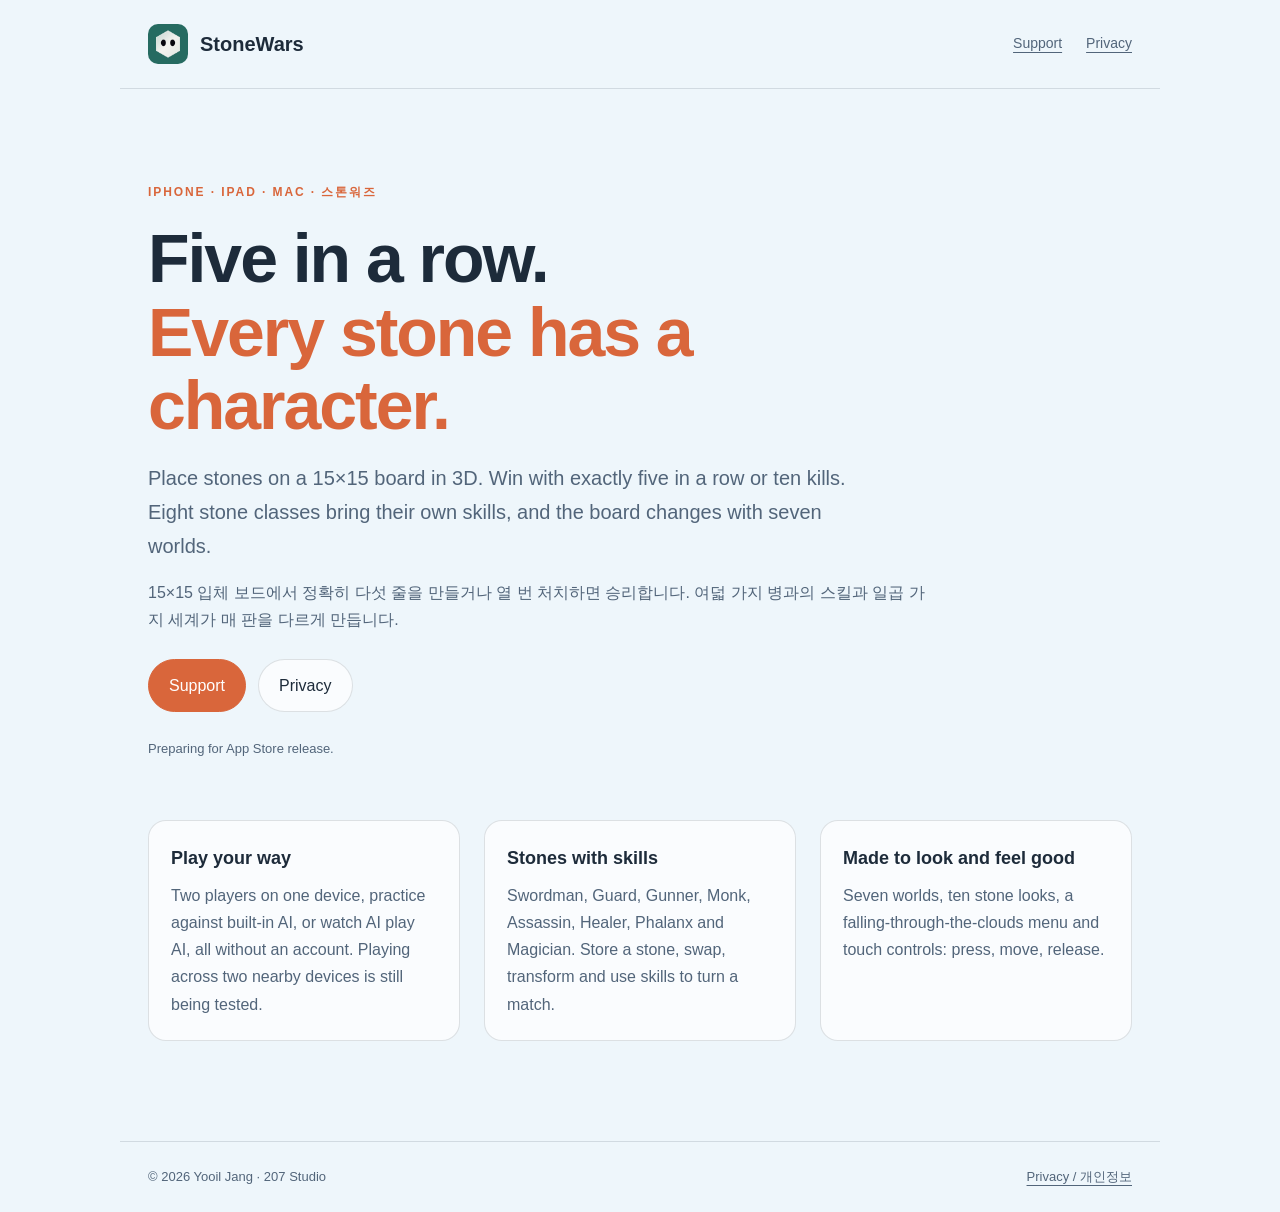
==== index.html @ c4755ad9 "Say nearby play is still being tested Co-Authored-By: Claude Sonnet 5.5 <noreply@anthropic.com>" ====
<!doctype html>
<html lang="en"><head><meta charset="utf-8"><meta name="viewport" content="width=device-width,initial-scale=1"><meta name="description" content="StoneWars is a 3D five-in-a-row strategy game with stone classes, skills and seven worlds."><title>StoneWars — Five in a row, with character</title><link rel="stylesheet" href="style.css"><link rel="icon" href="assets/icon.png"></head><body>
<a class="skip" href="#main">Skip to content</a><header><a class="brand" href="./"><img src="assets/icon.png" alt="">StoneWars</a><nav aria-label="Main"><a href="support.html">Support</a><a href="privacy.html">Privacy</a></nav></header>
<main id="main"><section class="hero"><span class="eyebrow">iPhone · iPad · Mac · 스톤워즈</span><h1>Five in a row.<br><em>Every stone has a character.</em></h1><p class="lead">Place stones on a 15×15 board in 3D. Win with exactly five in a row or ten kills. Eight stone classes bring their own skills, and the board changes with seven worlds.</p><p class="ko" lang="ko">15×15 입체 보드에서 정확히 다섯 줄을 만들거나 열 번 처치하면 승리합니다. 여덟 가지 병과의 스킬과 일곱 가지 세계가 매 판을 다르게 만듭니다.</p><div class="actions"><a class="button primary" href="support.html">Support</a><a class="button" href="privacy.html">Privacy</a></div><p class="caption">Preparing for App Store release.</p></section>
<div class="grid"><section class="card"><h3>Play your way</h3><p>Two players on one device, practice against built-in AI, or watch AI play AI, all without an account. Playing across two nearby devices is still being tested.</p></section><section class="card"><h3>Stones with skills</h3><p>Swordman, Guard, Gunner, Monk, Assassin, Healer, Phalanx and Magician. Store a stone, swap, transform and use skills to turn a match.</p></section><section class="card"><h3>Made to look and feel good</h3><p>Seven worlds, ten stone looks, a falling-through-the-clouds menu and touch controls: press, move, release.</p></section></div></main>
<footer><span>© 2026 Yooil Jang · 207 Studio</span><a href="privacy.html">Privacy / 개인정보</a></footer></body></html>
---- style.css ----
:root{color-scheme:light dark;--bg:#eef6fb;--ink:#1d2b3a;--muted:#52657a;--accent:#d9663b;--line:#1d2b3a22;--card:#ffffffb0}
@media(prefers-color-scheme:dark){:root{--bg:#121c2b;--ink:#eef3f8;--muted:#a9b6c6;--accent:#f09a6e;--line:#ffffff1f;--card:#ffffff0d}}
*{box-sizing:border-box}body{margin:0;background:var(--bg);color:var(--ink);font:16px/1.7 -apple-system,BlinkMacSystemFont,"Segoe UI","Apple SD Gothic Neo",sans-serif}
a{color:inherit;text-underline-offset:4px}a:hover{color:var(--accent)}
header,main,footer{max-width:1040px;margin:auto;padding:24px 28px}
header{display:flex;align-items:center;justify-content:space-between;border-bottom:1px solid var(--line)}
.brand{display:flex;align-items:center;gap:12px;font-size:20px;font-weight:700;text-decoration:none}.brand img{width:40px;height:40px;border-radius:10px}
nav{display:flex;gap:24px;font-size:14px;color:var(--muted)}
.hero{padding:64px 0 28px;max-width:780px}.eyebrow{color:var(--accent);letter-spacing:.16em;font-size:12px;font-weight:700;text-transform:uppercase}
h1{font:800 clamp(38px,6vw,68px)/1.08 -apple-system,BlinkMacSystemFont,sans-serif;letter-spacing:-.03em;margin:18px 0}h1 em{color:var(--accent);font-style:normal}
h2{font-size:23px;line-height:1.35;margin:36px 0 14px}h3{font-size:18px;margin:0 0 8px}p{margin:0 0 16px}
.lead{font-size:20px;color:var(--muted);max-width:700px}.ko{color:var(--muted)}
.actions{display:flex;gap:12px;flex-wrap:wrap;margin:26px 0}
.button{display:inline-flex;border:1px solid var(--line);padding:12px 20px;border-radius:100px;text-decoration:none;background:var(--card)}
.primary{background:var(--accent);border-color:var(--accent);color:#fff}.primary:hover{color:#fff;filter:brightness(1.08)}
.grid{display:grid;grid-template-columns:repeat(3,1fr);gap:24px;padding:16px 0 28px}.card{padding:22px;border:1px solid var(--line);border-radius:18px;background:var(--card)}.card p{color:var(--muted);margin:0}
.article{max-width:800px}.article h1{font-size:44px}.article section{padding:10px 0;border-top:1px solid var(--line)}.article ul,.article ol{padding-left:22px}.article li{padding:4px 0}
.caption{font-size:13px;color:var(--muted)}
footer{border-top:1px solid var(--line);font-size:13px;color:var(--muted);display:flex;justify-content:space-between;gap:20px;margin-top:48px}
.skip{position:absolute;left:-10000px}.skip:focus{left:16px;top:8px;background:var(--bg);padding:10px}
a:focus-visible{outline:2px solid var(--accent);outline-offset:4px}
@media(max-width:650px){header,main,footer{padding:20px}nav{gap:16px}.grid{grid-template-columns:1fr}.lead{font-size:18px}.article h1{font-size:36px}footer{flex-direction:column}}
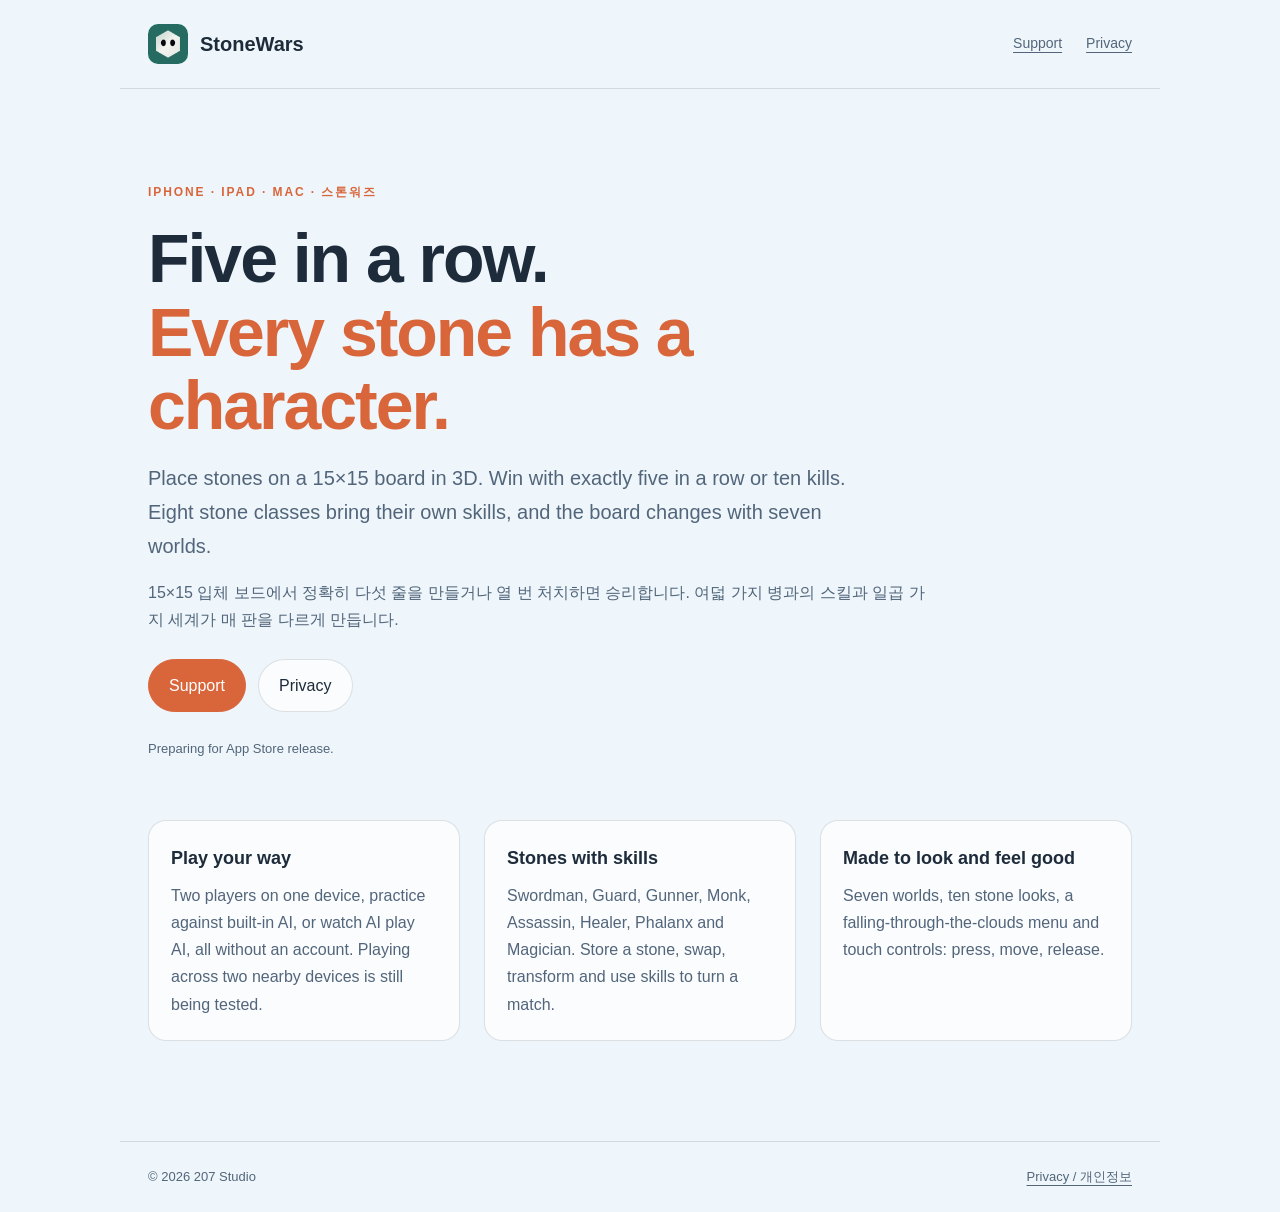
==== commit 5401ebdb: "credit 207 Studio instead of a personal name Footer, privacy and support pages (EN/KO) now name 207 " ====
--- a/index.html
+++ b/index.html
@@ -3,4 +3,4 @@
 <a class="skip" href="#main">Skip to content</a><header><a class="brand" href="./"><img src="assets/icon.png" alt="">StoneWars</a><nav aria-label="Main"><a href="support.html">Support</a><a href="privacy.html">Privacy</a></nav></header>
 <main id="main"><section class="hero"><span class="eyebrow">iPhone · iPad · Mac · 스톤워즈</span><h1>Five in a row.<br><em>Every stone has a character.</em></h1><p class="lead">Place stones on a 15×15 board in 3D. Win with exactly five in a row or ten kills. Eight stone classes bring their own skills, and the board changes with seven worlds.</p><p class="ko" lang="ko">15×15 입체 보드에서 정확히 다섯 줄을 만들거나 열 번 처치하면 승리합니다. 여덟 가지 병과의 스킬과 일곱 가지 세계가 매 판을 다르게 만듭니다.</p><div class="actions"><a class="button primary" href="support.html">Support</a><a class="button" href="privacy.html">Privacy</a></div><p class="caption">Preparing for App Store release.</p></section>
 <div class="grid"><section class="card"><h3>Play your way</h3><p>Two players on one device, practice against built-in AI, or watch AI play AI, all without an account. Playing across two nearby devices is still being tested.</p></section><section class="card"><h3>Stones with skills</h3><p>Swordman, Guard, Gunner, Monk, Assassin, Healer, Phalanx and Magician. Store a stone, swap, transform and use skills to turn a match.</p></section><section class="card"><h3>Made to look and feel good</h3><p>Seven worlds, ten stone looks, a falling-through-the-clouds menu and touch controls: press, move, release.</p></section></div></main>
-<footer><span>© 2026 Yooil Jang · 207 Studio</span><a href="privacy.html">Privacy / 개인정보</a></footer></body></html>
+<footer><span>© 2026 207 Studio</span><a href="privacy.html">Privacy / 개인정보</a></footer></body></html>
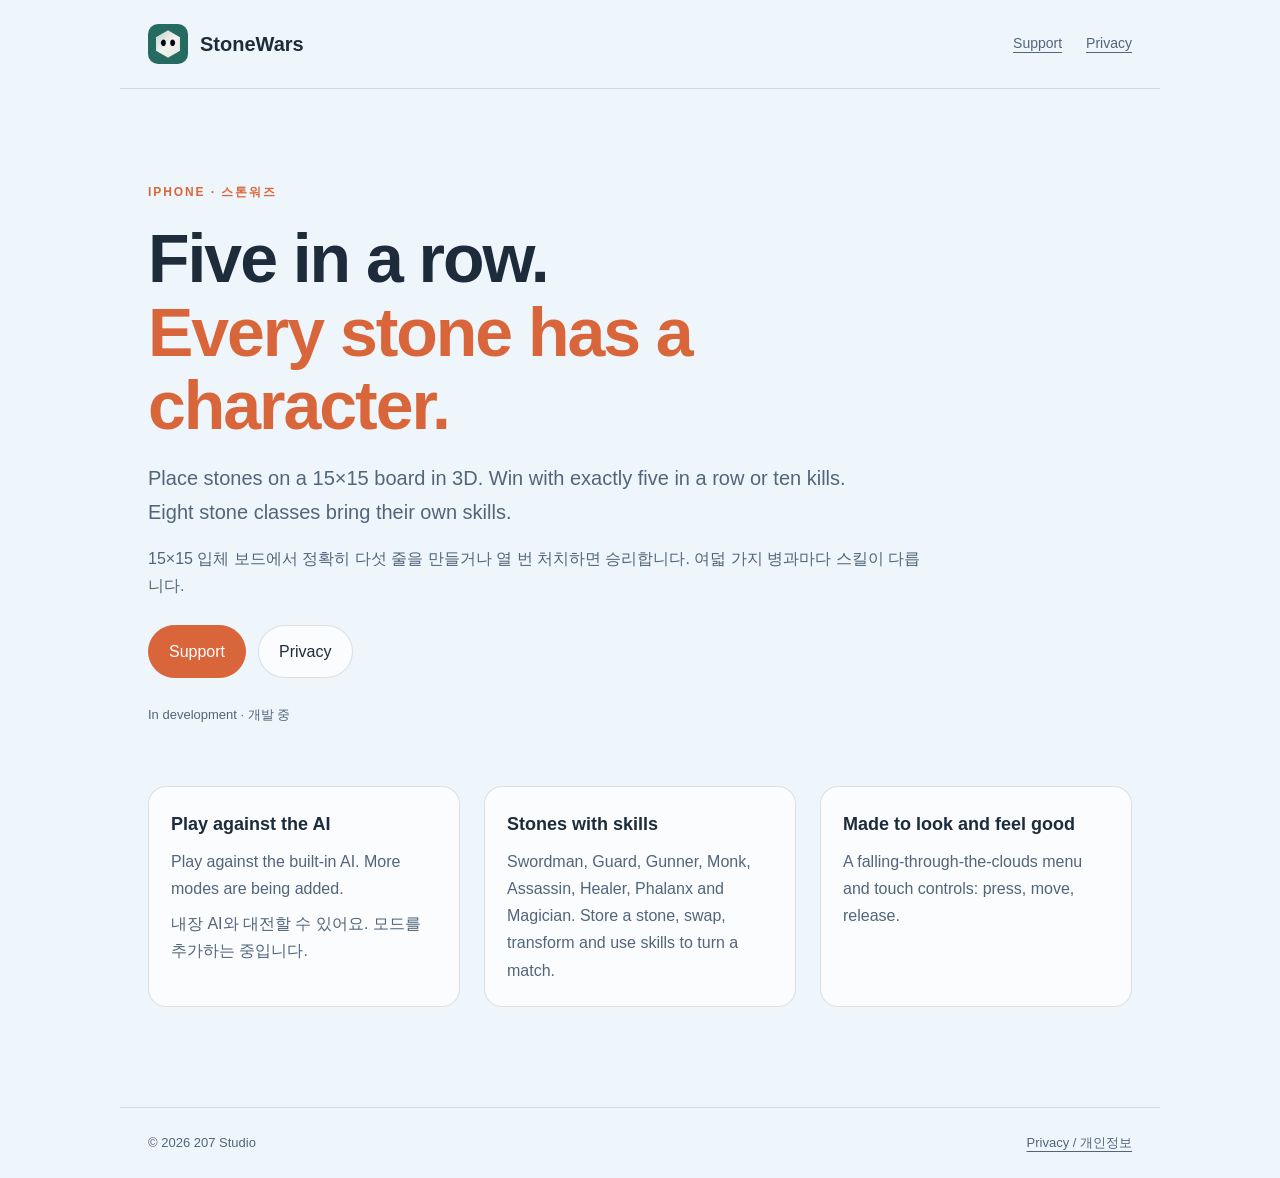
==== commit fcf9a5a7: "stonewars: iPhone only, in development, built-in AI play (no worlds, looks, two-player or nearby cla" ====
--- a/index.html
+++ b/index.html
@@ -1,6 +1,6 @@
 <!doctype html>
-<html lang="en"><head><meta charset="utf-8"><meta name="viewport" content="width=device-width,initial-scale=1"><meta name="description" content="StoneWars is a 3D five-in-a-row strategy game with stone classes, skills and seven worlds."><title>StoneWars — Five in a row, with character</title><link rel="stylesheet" href="style.css"><link rel="icon" href="assets/icon.png"></head><body>
+<html lang="en"><head><meta charset="utf-8"><meta name="viewport" content="width=device-width,initial-scale=1"><meta name="description" content="StoneWars is a 3D five-in-a-row strategy game for iPhone where eight stone classes each have their own skill. In development."><title>StoneWars — Five in a row, with character</title><link rel="stylesheet" href="style.css"><link rel="icon" href="assets/icon.png"></head><body>
 <a class="skip" href="#main">Skip to content</a><header><a class="brand" href="./"><img src="assets/icon.png" alt="">StoneWars</a><nav aria-label="Main"><a href="support.html">Support</a><a href="privacy.html">Privacy</a></nav></header>
-<main id="main"><section class="hero"><span class="eyebrow">iPhone · iPad · Mac · 스톤워즈</span><h1>Five in a row.<br><em>Every stone has a character.</em></h1><p class="lead">Place stones on a 15×15 board in 3D. Win with exactly five in a row or ten kills. Eight stone classes bring their own skills, and the board changes with seven worlds.</p><p class="ko" lang="ko">15×15 입체 보드에서 정확히 다섯 줄을 만들거나 열 번 처치하면 승리합니다. 여덟 가지 병과의 스킬과 일곱 가지 세계가 매 판을 다르게 만듭니다.</p><div class="actions"><a class="button primary" href="support.html">Support</a><a class="button" href="privacy.html">Privacy</a></div><p class="caption">Preparing for App Store release.</p></section>
-<div class="grid"><section class="card"><h3>Play your way</h3><p>Two players on one device, practice against built-in AI, or watch AI play AI, all without an account. Playing across two nearby devices is still being tested.</p></section><section class="card"><h3>Stones with skills</h3><p>Swordman, Guard, Gunner, Monk, Assassin, Healer, Phalanx and Magician. Store a stone, swap, transform and use skills to turn a match.</p></section><section class="card"><h3>Made to look and feel good</h3><p>Seven worlds, ten stone looks, a falling-through-the-clouds menu and touch controls: press, move, release.</p></section></div></main>
+<main id="main"><section class="hero"><span class="eyebrow">iPhone · 스톤워즈</span><h1>Five in a row.<br><em>Every stone has a character.</em></h1><p class="lead">Place stones on a 15×15 board in 3D. Win with exactly five in a row or ten kills. Eight stone classes bring their own skills.</p><p class="ko" lang="ko">15×15 입체 보드에서 정확히 다섯 줄을 만들거나 열 번 처치하면 승리합니다. 여덟 가지 병과마다 스킬이 다릅니다.</p><div class="actions"><a class="button primary" href="support.html">Support</a><a class="button" href="privacy.html">Privacy</a></div><p class="caption">In development · 개발 중</p></section>
+<div class="grid"><section class="card"><h3>Play against the AI</h3><p>Play against the built-in AI. More modes are being added.</p><p class="ko" lang="ko">내장 AI와 대전할 수 있어요. 모드를 추가하는 중입니다.</p></section><section class="card"><h3>Stones with skills</h3><p>Swordman, Guard, Gunner, Monk, Assassin, Healer, Phalanx and Magician. Store a stone, swap, transform and use skills to turn a match.</p></section><section class="card"><h3>Made to look and feel good</h3><p>A falling-through-the-clouds menu and touch controls: press, move, release.</p></section></div></main>
 <footer><span>© 2026 207 Studio</span><a href="privacy.html">Privacy / 개인정보</a></footer></body></html>
--- a/style.css
+++ b/style.css
@@ -19,4 +19,4 @@
 footer{border-top:1px solid var(--line);font-size:13px;color:var(--muted);display:flex;justify-content:space-between;gap:20px;margin-top:48px}
 .skip{position:absolute;left:-10000px}.skip:focus{left:16px;top:8px;background:var(--bg);padding:10px}
 a:focus-visible{outline:2px solid var(--accent);outline-offset:4px}
-@media(max-width:650px){header,main,footer{padding:20px}nav{gap:16px}.grid{grid-template-columns:1fr}.lead{font-size:18px}.article h1{font-size:36px}footer{flex-direction:column}}
+@media(max-width:650px){header,main,footer{padding:20px}nav{gap:16px}.grid{grid-template-columns:1fr}.lead{font-size:18px}.article h1{font-size:36px}footer{flex-direction:column}}.card .ko{margin-top:8px}
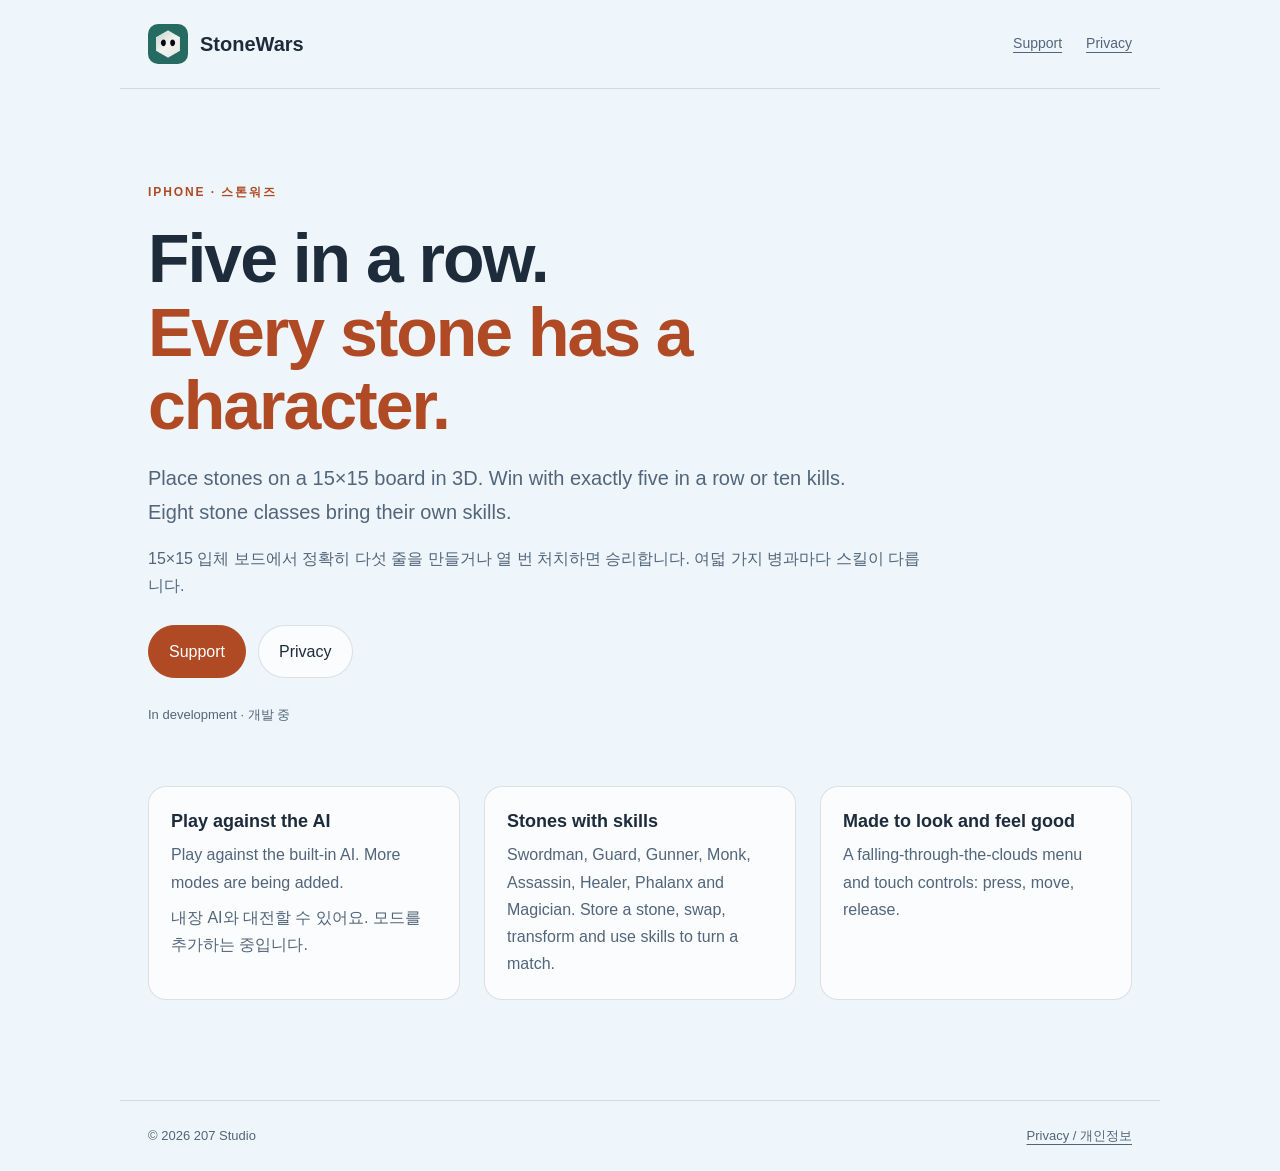
==== commit 3e966307: "stonewars: support page matches the iPhone-only, AI-only build; readable accent; share cards Co-Auth" ====
--- a/index.html
+++ b/index.html
@@ -1,6 +1,6 @@
 <!doctype html>
-<html lang="en"><head><meta charset="utf-8"><meta name="viewport" content="width=device-width,initial-scale=1"><meta name="description" content="StoneWars is a 3D five-in-a-row strategy game for iPhone where eight stone classes each have their own skill. In development."><title>StoneWars — Five in a row, with character</title><link rel="stylesheet" href="style.css"><link rel="icon" href="assets/icon.png"></head><body>
+<html lang="en"><head><meta charset="utf-8"><meta name="viewport" content="width=device-width,initial-scale=1"><meta name="description" content="StoneWars is a 3D five-in-a-row strategy game for iPhone where eight stone classes each have their own skill. In development."><title>StoneWars — Five in a row, with character</title><link rel="canonical" href="https://207studio.dev/stonewars/"><meta property="og:type" content="website"><meta property="og:title" content="StoneWars — Five in a row, with character"><meta property="og:description" content="StoneWars is a 3D five-in-a-row strategy game for iPhone where eight stone classes each have their own skill. In development."><meta property="og:url" content="https://207studio.dev/stonewars/"><meta property="og:image" content="https://207studio.dev/stonewars/assets/icon.png"><meta property="og:site_name" content="207 Studio"><meta name="twitter:card" content="summary"><link rel="stylesheet" href="style.css"><link rel="icon" href="assets/icon.png"></head><body>
 <a class="skip" href="#main">Skip to content</a><header><a class="brand" href="./"><img src="assets/icon.png" alt="">StoneWars</a><nav aria-label="Main"><a href="support.html">Support</a><a href="privacy.html">Privacy</a></nav></header>
 <main id="main"><section class="hero"><span class="eyebrow">iPhone · 스톤워즈</span><h1>Five in a row.<br><em>Every stone has a character.</em></h1><p class="lead">Place stones on a 15×15 board in 3D. Win with exactly five in a row or ten kills. Eight stone classes bring their own skills.</p><p class="ko" lang="ko">15×15 입체 보드에서 정확히 다섯 줄을 만들거나 열 번 처치하면 승리합니다. 여덟 가지 병과마다 스킬이 다릅니다.</p><div class="actions"><a class="button primary" href="support.html">Support</a><a class="button" href="privacy.html">Privacy</a></div><p class="caption">In development · 개발 중</p></section>
-<div class="grid"><section class="card"><h3>Play against the AI</h3><p>Play against the built-in AI. More modes are being added.</p><p class="ko" lang="ko">내장 AI와 대전할 수 있어요. 모드를 추가하는 중입니다.</p></section><section class="card"><h3>Stones with skills</h3><p>Swordman, Guard, Gunner, Monk, Assassin, Healer, Phalanx and Magician. Store a stone, swap, transform and use skills to turn a match.</p></section><section class="card"><h3>Made to look and feel good</h3><p>A falling-through-the-clouds menu and touch controls: press, move, release.</p></section></div></main>
+<div class="grid"><section class="card"><h2>Play against the AI</h2><p>Play against the built-in AI. More modes are being added.</p><p class="ko" lang="ko">내장 AI와 대전할 수 있어요. 모드를 추가하는 중입니다.</p></section><section class="card"><h2>Stones with skills</h2><p>Swordman, Guard, Gunner, Monk, Assassin, Healer, Phalanx and Magician. Store a stone, swap, transform and use skills to turn a match.</p></section><section class="card"><h2>Made to look and feel good</h2><p>A falling-through-the-clouds menu and touch controls: press, move, release.</p></section></div></main>
 <footer><span>© 2026 207 Studio</span><a href="privacy.html">Privacy / 개인정보</a></footer></body></html>
--- a/style.css
+++ b/style.css
@@ -1,4 +1,4 @@
-:root{color-scheme:light dark;--bg:#eef6fb;--ink:#1d2b3a;--muted:#52657a;--accent:#d9663b;--line:#1d2b3a22;--card:#ffffffb0}
+:root{color-scheme:light dark;--bg:#eef6fb;--ink:#1d2b3a;--muted:#52657a;--accent:#b04a24;--line:#1d2b3a22;--card:#ffffffb0}
 @media(prefers-color-scheme:dark){:root{--bg:#121c2b;--ink:#eef3f8;--muted:#a9b6c6;--accent:#f09a6e;--line:#ffffff1f;--card:#ffffff0d}}
 *{box-sizing:border-box}body{margin:0;background:var(--bg);color:var(--ink);font:16px/1.7 -apple-system,BlinkMacSystemFont,"Segoe UI","Apple SD Gothic Neo",sans-serif}
 a{color:inherit;text-underline-offset:4px}a:hover{color:var(--accent)}
@@ -8,7 +8,7 @@
 nav{display:flex;gap:24px;font-size:14px;color:var(--muted)}
 .hero{padding:64px 0 28px;max-width:780px}.eyebrow{color:var(--accent);letter-spacing:.16em;font-size:12px;font-weight:700;text-transform:uppercase}
 h1{font:800 clamp(38px,6vw,68px)/1.08 -apple-system,BlinkMacSystemFont,sans-serif;letter-spacing:-.03em;margin:18px 0}h1 em{color:var(--accent);font-style:normal}
-h2{font-size:23px;line-height:1.35;margin:36px 0 14px}h3{font-size:18px;margin:0 0 8px}p{margin:0 0 16px}
+h2{font-size:23px;line-height:1.35;margin:36px 0 14px}h3,.card h2{font-size:18px;margin:0 0 8px}p{margin:0 0 16px}
 .lead{font-size:20px;color:var(--muted);max-width:700px}.ko{color:var(--muted)}
 .actions{display:flex;gap:12px;flex-wrap:wrap;margin:26px 0}
 .button{display:inline-flex;border:1px solid var(--line);padding:12px 20px;border-radius:100px;text-decoration:none;background:var(--card)}
@@ -20,3 +20,4 @@
 .skip{position:absolute;left:-10000px}.skip:focus{left:16px;top:8px;background:var(--bg);padding:10px}
 a:focus-visible{outline:2px solid var(--accent);outline-offset:4px}
 @media(max-width:650px){header,main,footer{padding:20px}nav{gap:16px}.grid{grid-template-columns:1fr}.lead{font-size:18px}.article h1{font-size:36px}footer{flex-direction:column}}.card .ko{margin-top:8px}
+@media(prefers-color-scheme:dark){.primary{color:#1b1b1b}}
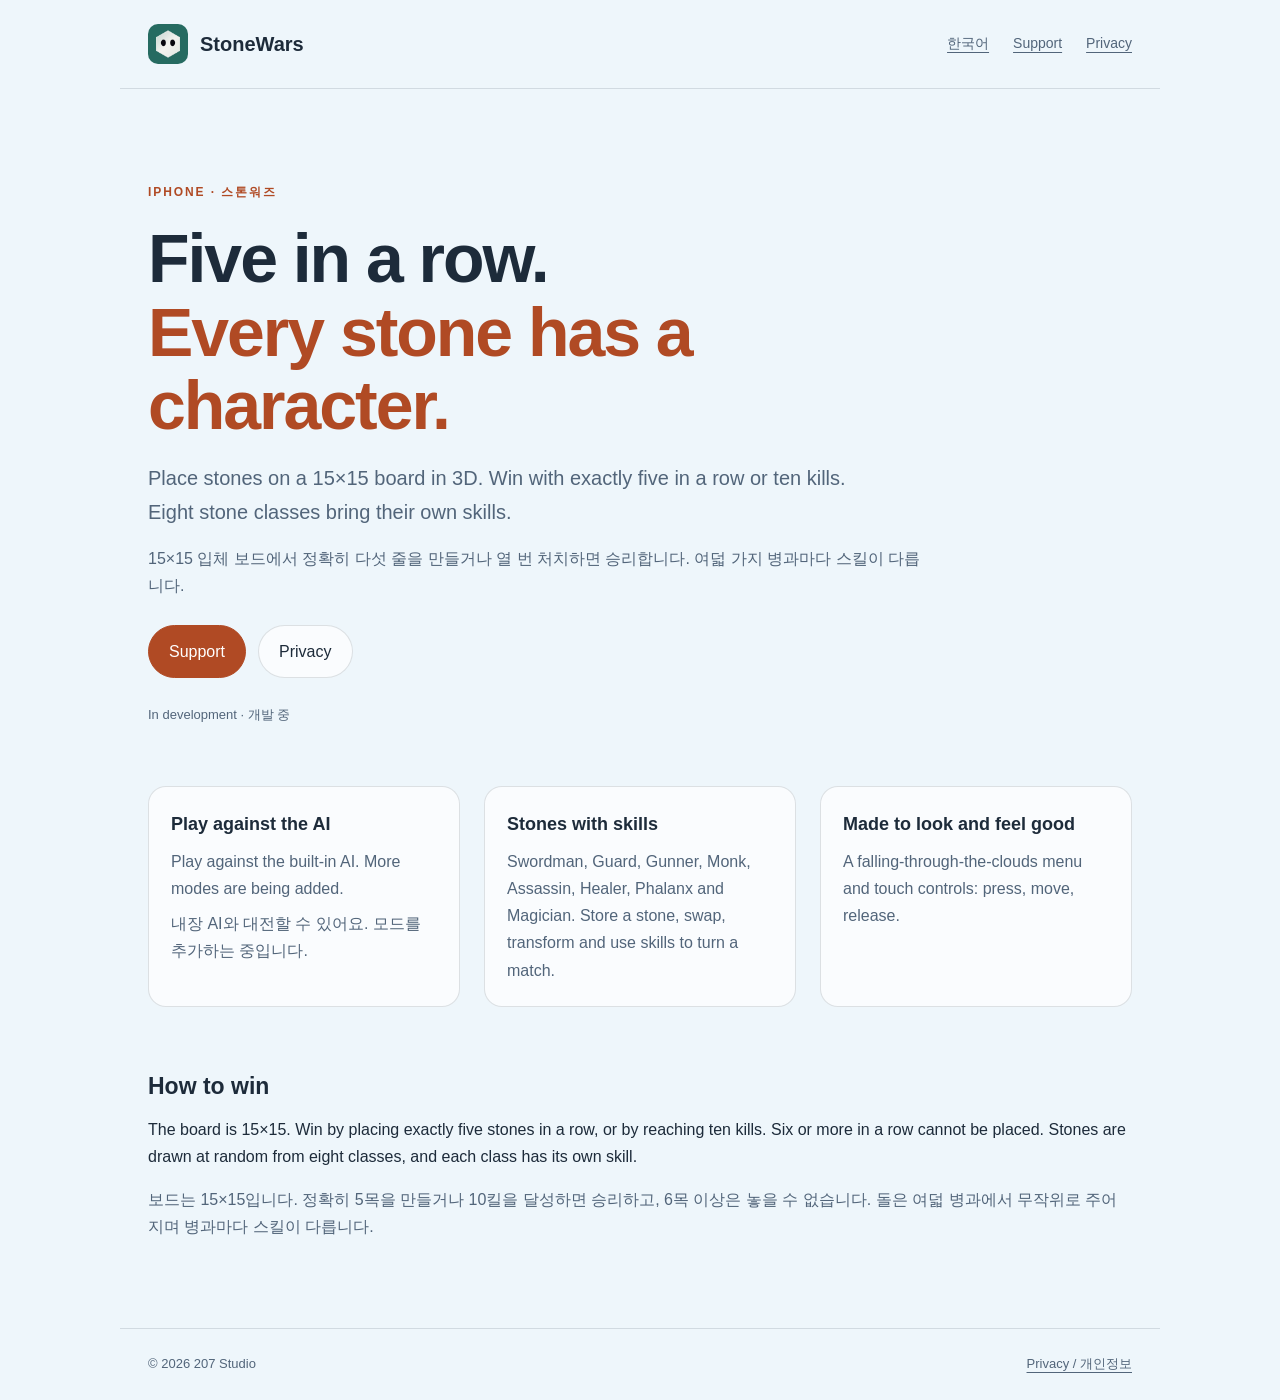
==== commit 489dc1c0: "Gather StoneWars rules on its project home" ====
--- a/index.html
+++ b/index.html
@@ -1,6 +1,6 @@
 <!doctype html>
-<html lang="en"><head><meta charset="utf-8"><meta name="viewport" content="width=device-width,initial-scale=1"><meta name="description" content="StoneWars is a 3D five-in-a-row strategy game for iPhone where eight stone classes each have their own skill. In development."><title>StoneWars — Five in a row, with character</title><link rel="canonical" href="https://207studio.dev/stonewars/"><meta property="og:type" content="website"><meta property="og:title" content="StoneWars — Five in a row, with character"><meta property="og:description" content="StoneWars is a 3D five-in-a-row strategy game for iPhone where eight stone classes each have their own skill. In development."><meta property="og:url" content="https://207studio.dev/stonewars/"><meta property="og:image" content="https://207studio.dev/stonewars/assets/icon.png"><meta property="og:site_name" content="207 Studio"><meta name="twitter:card" content="summary"><link rel="stylesheet" href="style.css"><link rel="icon" href="assets/icon.png"></head><body>
-<a class="skip" href="#main">Skip to content</a><header><a class="brand" href="./"><img src="assets/icon.png" alt="">StoneWars</a><nav aria-label="Main"><a href="support.html">Support</a><a href="privacy.html">Privacy</a></nav></header>
+<html lang="en"><head><meta charset="utf-8"><meta name="viewport" content="width=device-width,initial-scale=1"><meta name="description" content="StoneWars is a 3D five-in-a-row strategy game for iPhone where eight stone classes each have their own skill. In development."><link rel="canonical" href="https://207studio.dev/stonewars/"><link rel="alternate" hreflang="en" href="https://207studio.dev/stonewars/"><link rel="alternate" hreflang="ko" href="https://207studio.dev/ko/stonewars/"><title>StoneWars — Five in a row, with character</title><link rel="stylesheet" href="style.css"><link rel="icon" href="assets/icon.png"></head><body>
+<a class="skip" href="#main">Skip to content</a><header><a class="brand" href="./"><img src="assets/icon.png" alt="">StoneWars</a><nav aria-label="Main"><a href="/ko/stonewars/" lang="ko" hreflang="ko">한국어</a><a href="support.html">Support</a><a href="privacy.html">Privacy</a></nav></header>
 <main id="main"><section class="hero"><span class="eyebrow">iPhone · 스톤워즈</span><h1>Five in a row.<br><em>Every stone has a character.</em></h1><p class="lead">Place stones on a 15×15 board in 3D. Win with exactly five in a row or ten kills. Eight stone classes bring their own skills.</p><p class="ko" lang="ko">15×15 입체 보드에서 정확히 다섯 줄을 만들거나 열 번 처치하면 승리합니다. 여덟 가지 병과마다 스킬이 다릅니다.</p><div class="actions"><a class="button primary" href="support.html">Support</a><a class="button" href="privacy.html">Privacy</a></div><p class="caption">In development · 개발 중</p></section>
-<div class="grid"><section class="card"><h2>Play against the AI</h2><p>Play against the built-in AI. More modes are being added.</p><p class="ko" lang="ko">내장 AI와 대전할 수 있어요. 모드를 추가하는 중입니다.</p></section><section class="card"><h2>Stones with skills</h2><p>Swordman, Guard, Gunner, Monk, Assassin, Healer, Phalanx and Magician. Store a stone, swap, transform and use skills to turn a match.</p></section><section class="card"><h2>Made to look and feel good</h2><p>A falling-through-the-clouds menu and touch controls: press, move, release.</p></section></div></main>
+<div class="grid"><section class="card"><h3>Play against the AI</h3><p>Play against the built-in AI. More modes are being added.</p><p class="ko" lang="ko">내장 AI와 대전할 수 있어요. 모드를 추가하는 중입니다.</p></section><section class="card"><h3>Stones with skills</h3><p>Swordman, Guard, Gunner, Monk, Assassin, Healer, Phalanx and Magician. Store a stone, swap, transform and use skills to turn a match.</p></section><section class="card"><h3>Made to look and feel good</h3><p>A falling-through-the-clouds menu and touch controls: press, move, release.</p></section></div><section id="rules"><h2>How to win</h2><p>The board is 15×15. Win by placing exactly five stones in a row, or by reaching ten kills. Six or more in a row cannot be placed. Stones are drawn at random from eight classes, and each class has its own skill.</p><p class="ko" lang="ko">보드는 15×15입니다. 정확히 5목을 만들거나 10킬을 달성하면 승리하고, 6목 이상은 놓을 수 없습니다. 돌은 여덟 병과에서 무작위로 주어지며 병과마다 스킬이 다릅니다.</p></section></main>
 <footer><span>© 2026 207 Studio</span><a href="privacy.html">Privacy / 개인정보</a></footer></body></html>
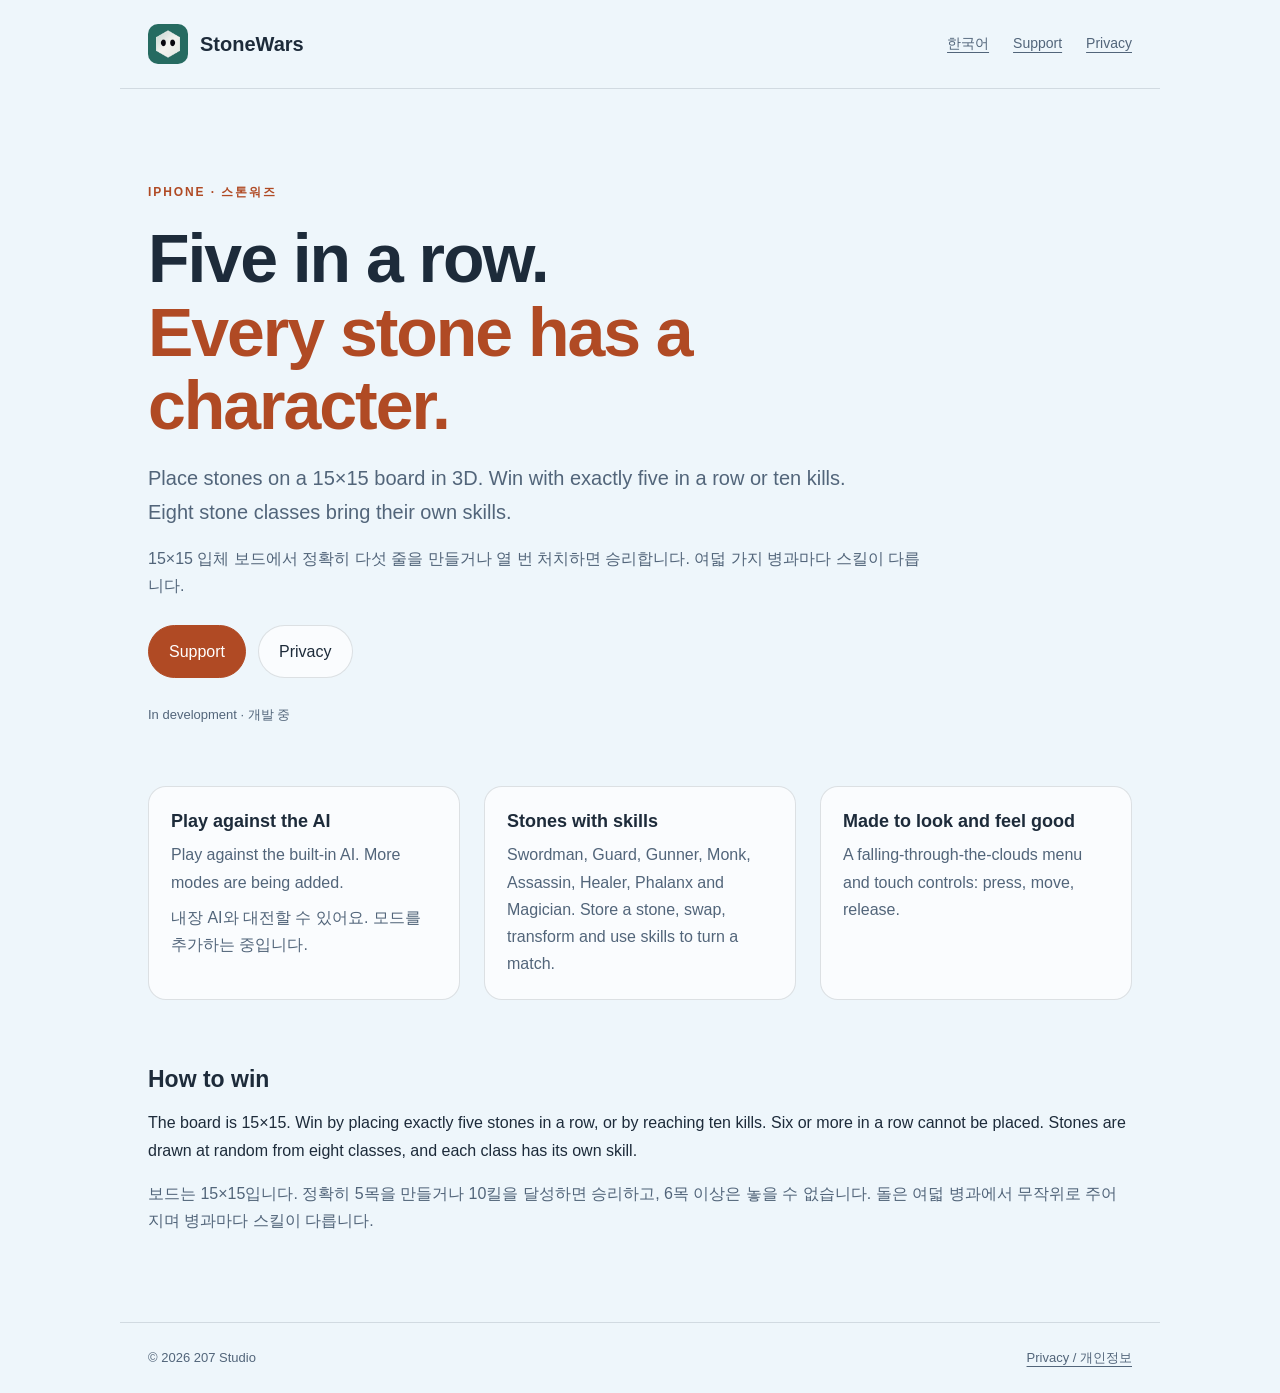
==== commit 4023a397: "Merge main into PR 3; keep the audit fixes on main's new StoneWars pages Main added canonical and hr" ====
--- a/index.html
+++ b/index.html
@@ -1,6 +1,6 @@
 <!doctype html>
-<html lang="en"><head><meta charset="utf-8"><meta name="viewport" content="width=device-width,initial-scale=1"><meta name="description" content="StoneWars is a 3D five-in-a-row strategy game for iPhone where eight stone classes each have their own skill. In development."><link rel="canonical" href="https://207studio.dev/stonewars/"><link rel="alternate" hreflang="en" href="https://207studio.dev/stonewars/"><link rel="alternate" hreflang="ko" href="https://207studio.dev/ko/stonewars/"><title>StoneWars — Five in a row, with character</title><link rel="stylesheet" href="style.css"><link rel="icon" href="assets/icon.png"></head><body>
+<html lang="en"><head><meta charset="utf-8"><meta name="viewport" content="width=device-width,initial-scale=1"><meta name="description" content="StoneWars is a 3D five-in-a-row strategy game for iPhone where eight stone classes each have their own skill. In development."><link rel="canonical" href="https://207studio.dev/stonewars/"><link rel="alternate" hreflang="en" href="https://207studio.dev/stonewars/"><link rel="alternate" hreflang="ko" href="https://207studio.dev/ko/stonewars/"><title>StoneWars — Five in a row, with character</title><meta property="og:type" content="website"><meta property="og:title" content="StoneWars — Five in a row, with character"><meta property="og:description" content="StoneWars is a 3D five-in-a-row strategy game for iPhone where eight stone classes each have their own skill. In development."><meta property="og:url" content="https://207studio.dev/stonewars/"><meta property="og:image" content="https://207studio.dev/stonewars/assets/icon.png"><meta property="og:site_name" content="207 Studio"><meta name="twitter:card" content="summary"><link rel="stylesheet" href="style.css"><link rel="icon" href="assets/icon.png"></head><body>
 <a class="skip" href="#main">Skip to content</a><header><a class="brand" href="./"><img src="assets/icon.png" alt="">StoneWars</a><nav aria-label="Main"><a href="/ko/stonewars/" lang="ko" hreflang="ko">한국어</a><a href="support.html">Support</a><a href="privacy.html">Privacy</a></nav></header>
 <main id="main"><section class="hero"><span class="eyebrow">iPhone · 스톤워즈</span><h1>Five in a row.<br><em>Every stone has a character.</em></h1><p class="lead">Place stones on a 15×15 board in 3D. Win with exactly five in a row or ten kills. Eight stone classes bring their own skills.</p><p class="ko" lang="ko">15×15 입체 보드에서 정확히 다섯 줄을 만들거나 열 번 처치하면 승리합니다. 여덟 가지 병과마다 스킬이 다릅니다.</p><div class="actions"><a class="button primary" href="support.html">Support</a><a class="button" href="privacy.html">Privacy</a></div><p class="caption">In development · 개발 중</p></section>
-<div class="grid"><section class="card"><h3>Play against the AI</h3><p>Play against the built-in AI. More modes are being added.</p><p class="ko" lang="ko">내장 AI와 대전할 수 있어요. 모드를 추가하는 중입니다.</p></section><section class="card"><h3>Stones with skills</h3><p>Swordman, Guard, Gunner, Monk, Assassin, Healer, Phalanx and Magician. Store a stone, swap, transform and use skills to turn a match.</p></section><section class="card"><h3>Made to look and feel good</h3><p>A falling-through-the-clouds menu and touch controls: press, move, release.</p></section></div><section id="rules"><h2>How to win</h2><p>The board is 15×15. Win by placing exactly five stones in a row, or by reaching ten kills. Six or more in a row cannot be placed. Stones are drawn at random from eight classes, and each class has its own skill.</p><p class="ko" lang="ko">보드는 15×15입니다. 정확히 5목을 만들거나 10킬을 달성하면 승리하고, 6목 이상은 놓을 수 없습니다. 돌은 여덟 병과에서 무작위로 주어지며 병과마다 스킬이 다릅니다.</p></section></main>
+<div class="grid"><section class="card"><h2>Play against the AI</h2><p>Play against the built-in AI. More modes are being added.</p><p class="ko" lang="ko">내장 AI와 대전할 수 있어요. 모드를 추가하는 중입니다.</p></section><section class="card"><h2>Stones with skills</h2><p>Swordman, Guard, Gunner, Monk, Assassin, Healer, Phalanx and Magician. Store a stone, swap, transform and use skills to turn a match.</p></section><section class="card"><h2>Made to look and feel good</h2><p>A falling-through-the-clouds menu and touch controls: press, move, release.</p></section></div><section id="rules"><h2>How to win</h2><p>The board is 15×15. Win by placing exactly five stones in a row, or by reaching ten kills. Six or more in a row cannot be placed. Stones are drawn at random from eight classes, and each class has its own skill.</p><p class="ko" lang="ko">보드는 15×15입니다. 정확히 5목을 만들거나 10킬을 달성하면 승리하고, 6목 이상은 놓을 수 없습니다. 돌은 여덟 병과에서 무작위로 주어지며 병과마다 스킬이 다릅니다.</p></section></main>
 <footer><span>© 2026 207 Studio</span><a href="privacy.html">Privacy / 개인정보</a></footer></body></html>
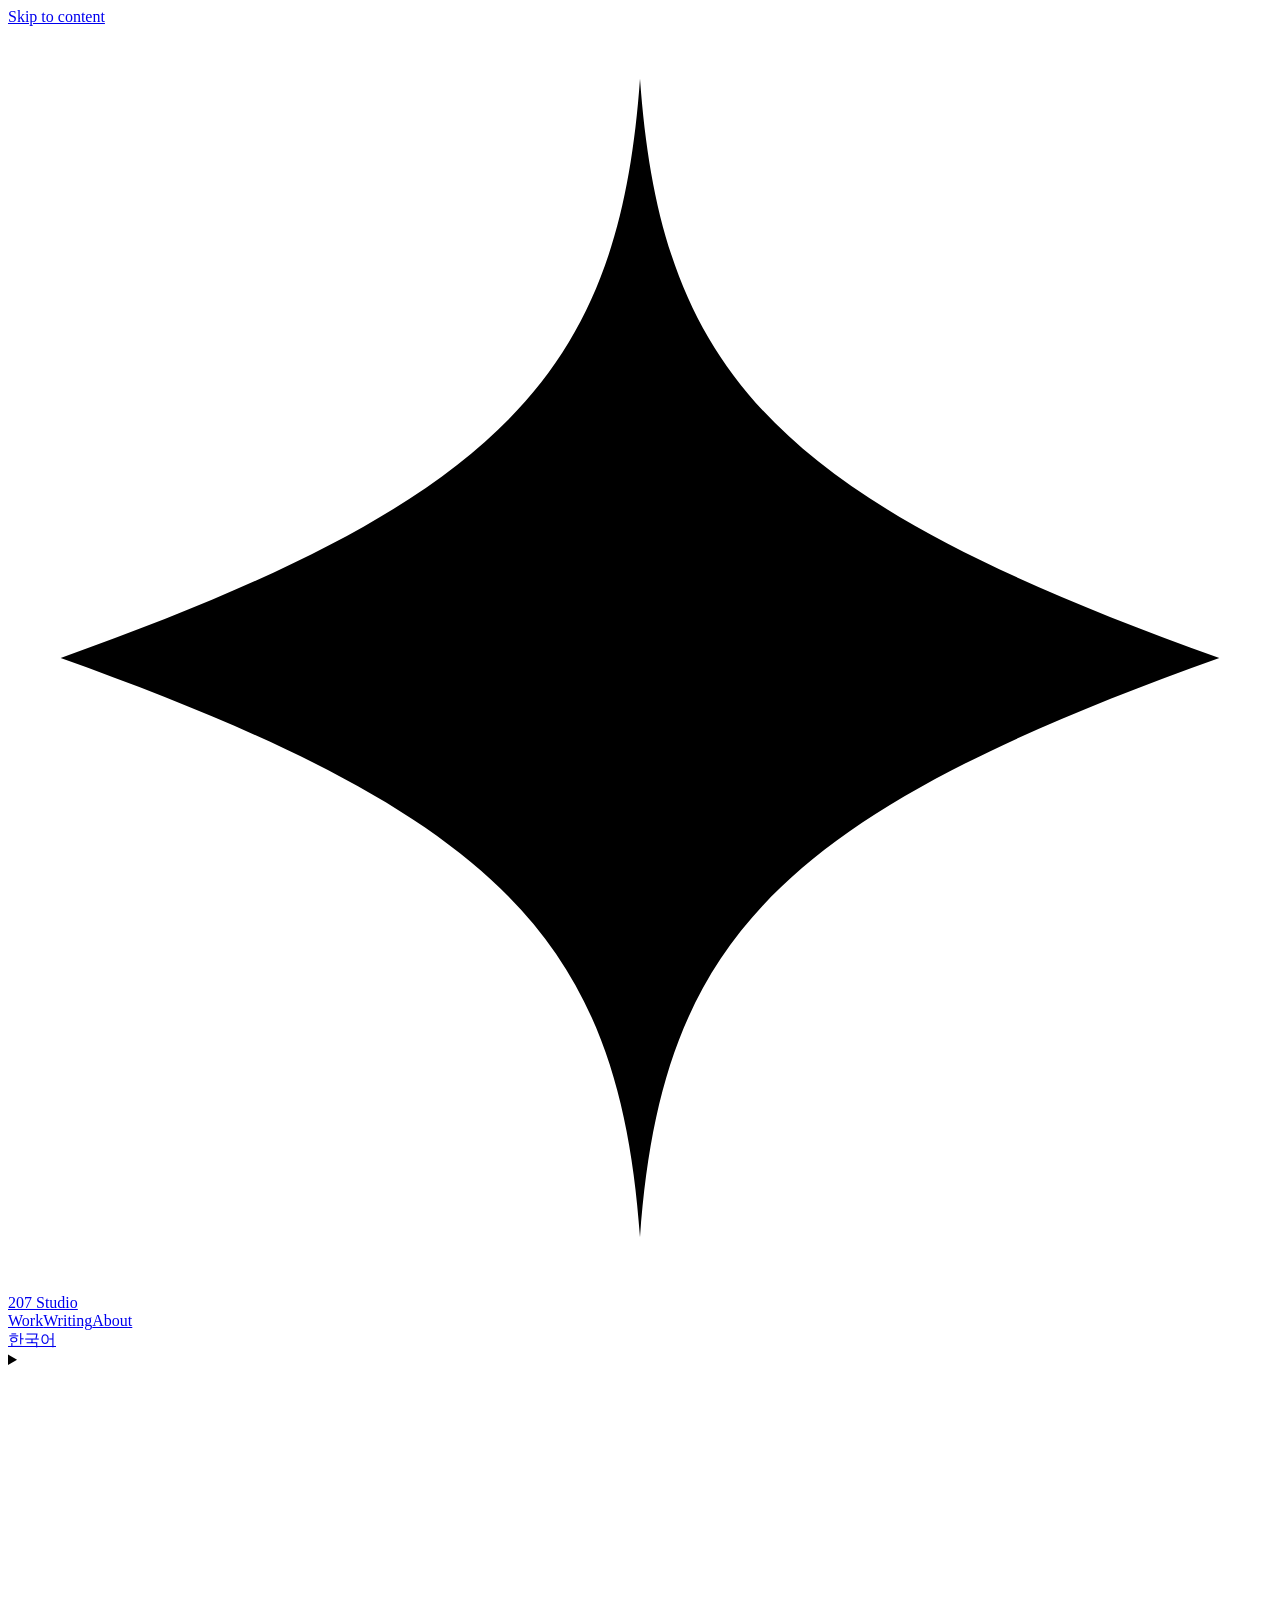
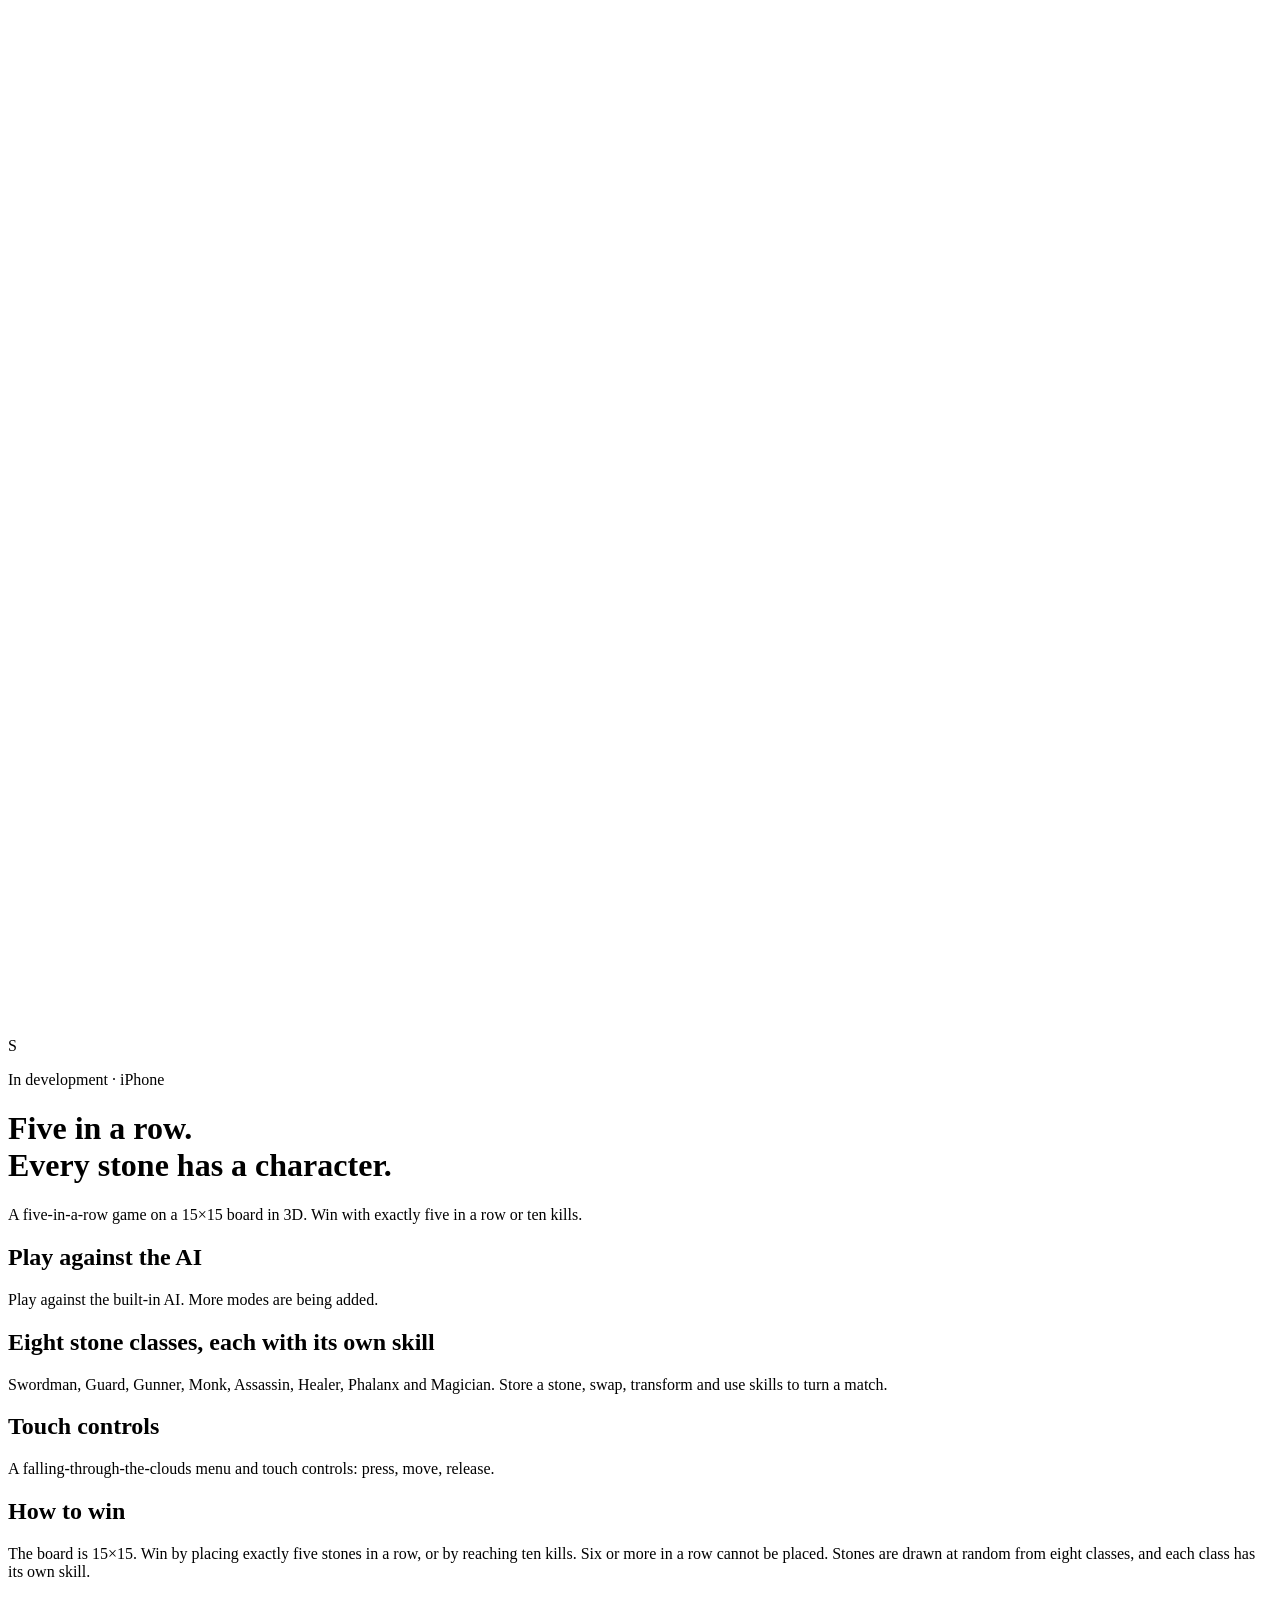
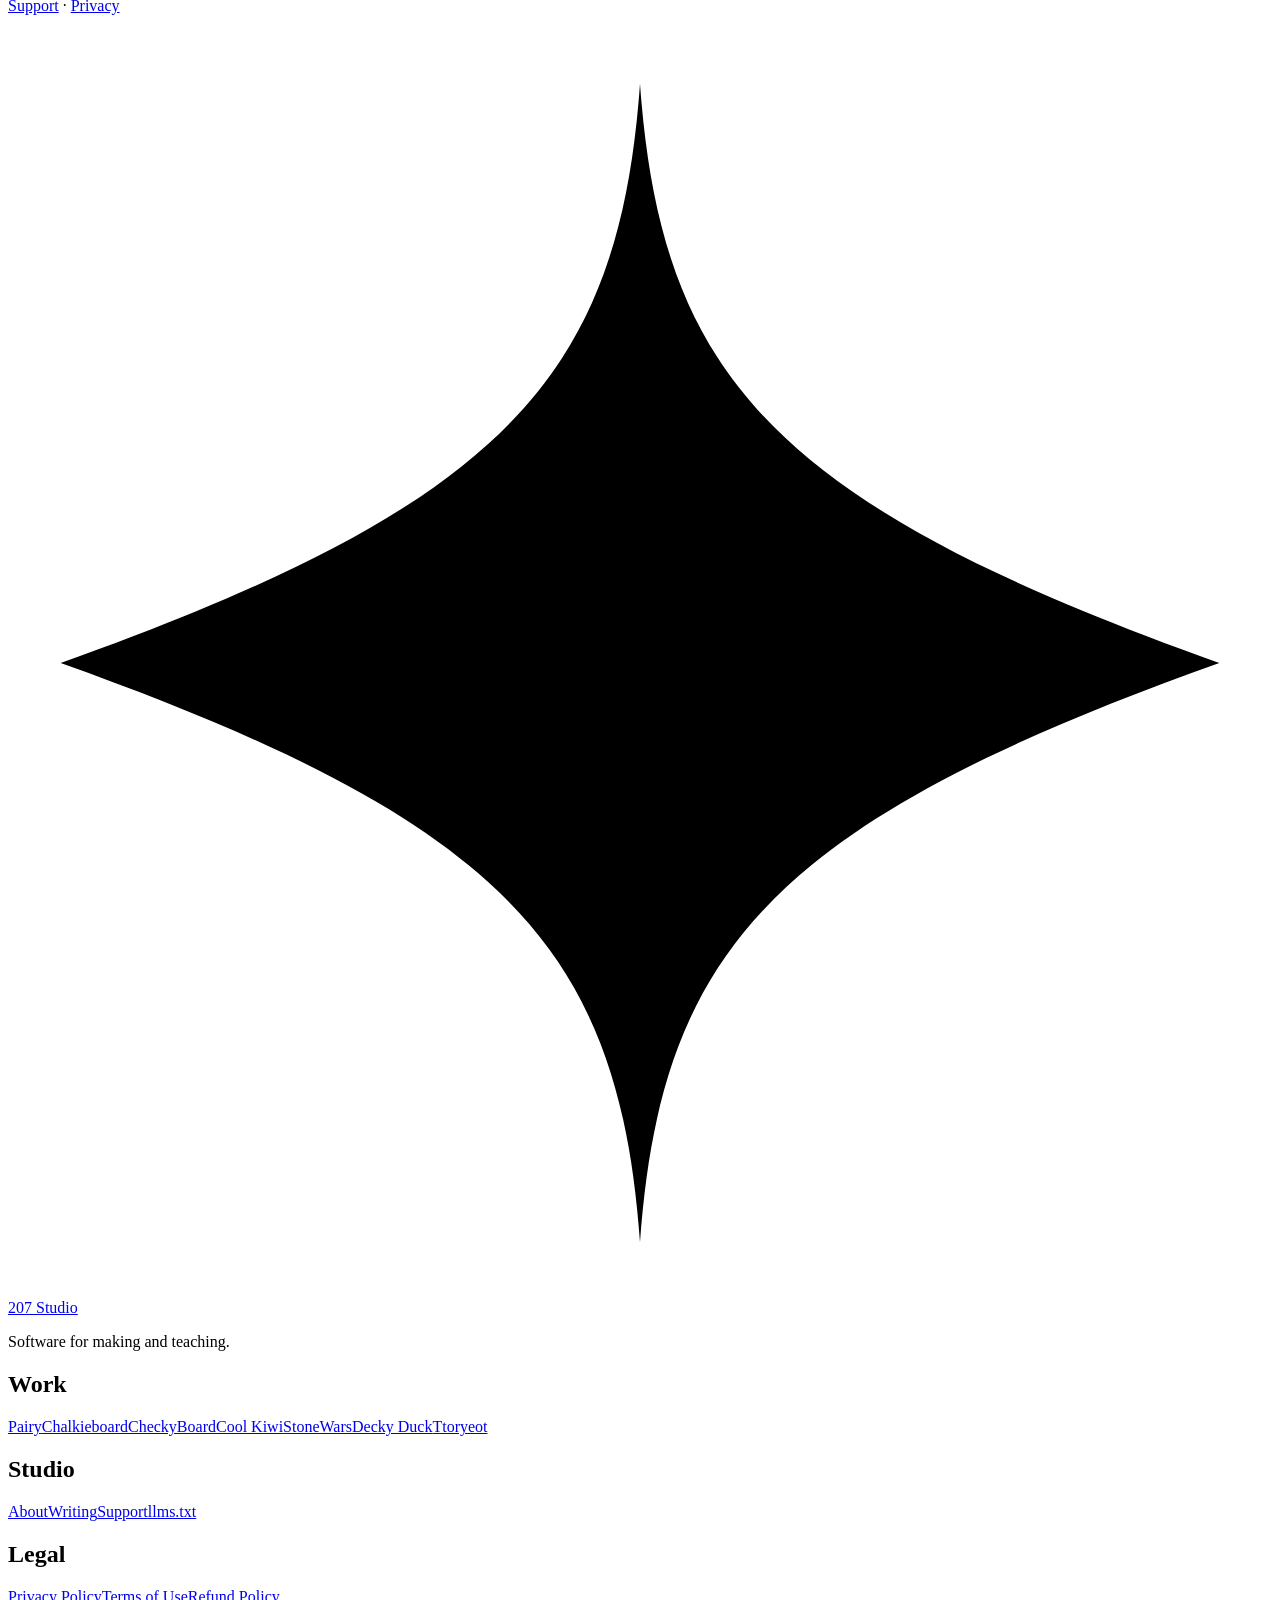
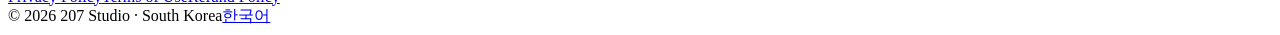
==== commit e196a1f7: "Apply shared studio chrome to StoneWars pages" ====
--- a/index.html
+++ b/index.html
@@ -1,6 +1,85 @@
 <!doctype html>
-<html lang="en"><head><meta charset="utf-8"><meta name="viewport" content="width=device-width,initial-scale=1"><meta name="description" content="StoneWars is a 3D five-in-a-row strategy game for iPhone where eight stone classes each have their own skill. In development."><link rel="canonical" href="https://207studio.dev/stonewars/"><link rel="alternate" hreflang="en" href="https://207studio.dev/stonewars/"><link rel="alternate" hreflang="ko" href="https://207studio.dev/ko/stonewars/"><title>StoneWars — Five in a row, with character</title><meta property="og:type" content="website"><meta property="og:title" content="StoneWars — Five in a row, with character"><meta property="og:description" content="StoneWars is a 3D five-in-a-row strategy game for iPhone where eight stone classes each have their own skill. In development."><meta property="og:url" content="https://207studio.dev/stonewars/"><meta property="og:image" content="https://207studio.dev/stonewars/assets/icon.png"><meta property="og:site_name" content="207 Studio"><meta name="twitter:card" content="summary"><link rel="stylesheet" href="style.css"><link rel="icon" href="assets/icon.png"></head><body>
-<a class="skip" href="#main">Skip to content</a><header><a class="brand" href="./"><img src="assets/icon.png" alt="">StoneWars</a><nav aria-label="Main"><a href="/ko/stonewars/" lang="ko" hreflang="ko">한국어</a><a href="support.html">Support</a><a href="privacy.html">Privacy</a></nav></header>
-<main id="main"><section class="hero"><span class="eyebrow">iPhone · 스톤워즈</span><h1>Five in a row.<br><em>Every stone has a character.</em></h1><p class="lead">Place stones on a 15×15 board in 3D. Win with exactly five in a row or ten kills. Eight stone classes bring their own skills.</p><p class="ko" lang="ko">15×15 입체 보드에서 정확히 다섯 줄을 만들거나 열 번 처치하면 승리합니다. 여덟 가지 병과마다 스킬이 다릅니다.</p><div class="actions"><a class="button primary" href="support.html">Support</a><a class="button" href="privacy.html">Privacy</a></div><p class="caption">In development · 개발 중</p></section>
-<div class="grid"><section class="card"><h2>Play against the AI</h2><p>Play against the built-in AI. More modes are being added.</p><p class="ko" lang="ko">내장 AI와 대전할 수 있어요. 모드를 추가하는 중입니다.</p></section><section class="card"><h2>Stones with skills</h2><p>Swordman, Guard, Gunner, Monk, Assassin, Healer, Phalanx and Magician. Store a stone, swap, transform and use skills to turn a match.</p></section><section class="card"><h2>Made to look and feel good</h2><p>A falling-through-the-clouds menu and touch controls: press, move, release.</p></section></div><section id="rules"><h2>How to win</h2><p>The board is 15×15. Win by placing exactly five stones in a row, or by reaching ten kills. Six or more in a row cannot be placed. Stones are drawn at random from eight classes, and each class has its own skill.</p><p class="ko" lang="ko">보드는 15×15입니다. 정확히 5목을 만들거나 10킬을 달성하면 승리하고, 6목 이상은 놓을 수 없습니다. 돌은 여덟 병과에서 무작위로 주어지며 병과마다 스킬이 다릅니다.</p></section></main>
-<footer><span>© 2026 207 Studio</span><a href="privacy.html">Privacy / 개인정보</a></footer></body></html>
+<html lang="en">
+<head>
+<meta charset="utf-8">
+<meta name="viewport" content="width=device-width,initial-scale=1">
+<meta name="description" content="StoneWars is a 3D five-in-a-row strategy game for iPhone where eight stone classes each have their own skill. In development.">
+<link rel="canonical" href="https://207studio.dev/stonewars/">
+<link rel="alternate" hreflang="en" href="https://207studio.dev/stonewars/">
+<link rel="alternate" hreflang="ko" href="https://207studio.dev/ko/stonewars/">
+<title>StoneWars — Five in a row, with character</title>
+<meta property="og:type" content="website">
+<meta property="og:title" content="StoneWars — Five in a row, with character">
+<meta property="og:description" content="StoneWars is a 3D five-in-a-row strategy game for iPhone where eight stone classes each have their own skill. In development.">
+<meta property="og:url" content="https://207studio.dev/stonewars/">
+<meta property="og:image" content="https://207studio.dev/stonewars/assets/icon.png">
+<meta property="og:site_name" content="207 Studio">
+<meta name="twitter:card" content="summary">
+<link rel="icon" href="assets/icon.png">
+<!-- chrome:head:start -->
+<meta name="color-scheme" content="dark light">
+<meta name="theme-color" content="#0d1333" media="(prefers-color-scheme: dark)">
+<meta name="theme-color" content="#fdfcf8" media="(prefers-color-scheme: light)">
+<link rel="preload" href="/assets/fonts/dm-sans-700-latin.woff2" as="font" type="font/woff2" crossorigin>
+<link rel="preload" href="/assets/fonts/instrument-sans-latin.woff2" as="font" type="font/woff2" crossorigin>
+<script src="/assets/look.js"></script>
+<link rel="stylesheet" href="/assets/fonts/pretendard.css">
+<link rel="stylesheet" href="/assets/site-tokens.css">
+<link rel="stylesheet" href="/assets/site.css">
+<link rel="stylesheet" href="/assets/site-project.css">
+<!-- chrome:head:end -->
+</head>
+<body class="project">
+<!-- chrome:top:start -->
+<a class="skip" href="#main">Skip to content</a>
+<div class="sky" aria-hidden="true"><b class="sky-tile sky-still"></b><i class="sky-a"><b class="sky-tile sky-star"></b><b class="sky-tile sky-dots"></b></i><i class="sky-b"><b class="sky-tile sky-star"></b><b class="sky-tile sky-dots"></b></i></div>
+<header class="head" data-head><div class="head-in">
+<a class="pill brand" href="/" aria-label="207 Studio"><span class="brand-star"><svg viewBox="0 0 24 24" aria-hidden="true" focusable="false"><path d="M12 1c.4 5.6 2.6 8 11 11-8.4 3-10.6 5.4-11 11-.4-5.6-2.6-8-11-11 8.4-3 10.6-5.4 11-11z"/></svg></span><span class="brand-word">207 Studio</span></a>
+<nav class="pill head-nav" aria-label="Main navigation"><a href="/#work">Work</a><a href="/blog/">Writing</a><a href="/about/">About</a></nav>
+<span class="head-gap"></span>
+<a class="pill" href="/ko/stonewars/" lang="ko" hreflang="ko">한국어</a>
+<details class="menu" data-menu><summary class="round" aria-label="Menu"><svg viewBox="0 0 24 24" aria-hidden="true"><path d="M5 8h14M5 12h14M5 16h14"/></svg></summary>
+<div class="menu-pop">
+<div class="menu-nav-only"><a href="/#work">Work</a><a href="/blog/">Writing</a><a href="/about/">About</a></div>
+<p class="menu-label js-only">Look</p>
+<div class="seg js-only" role="group" aria-label="Look"><button type="button" data-look-set="system" aria-pressed="false">System</button><button type="button" data-look-set="paper" aria-pressed="false">Light</button><button type="button" data-look-set="night" aria-pressed="false">Night</button></div>
+<p class="menu-label">Studio</p>
+<a href="mailto:support@207studio.dev">Support</a><a href="/llms.txt">llms.txt</a>
+<p class="menu-label">Legal</p>
+<a href="/legal/privacy/">Privacy Policy</a><a href="/legal/terms/">Terms of Use</a><a href="/legal/refunds/">Refund Policy</a>
+</div></details></div></header>
+<!-- chrome:top:end -->
+<main id="main">
+<header class="project-hero wrap has-tile">
+  <span class="tile" aria-hidden="true">S</span>
+  <div>
+    <p class="eyebrow">In development · iPhone</p>
+    <h1>Five in a row.<br>Every stone has a character.</h1>
+    <p>A five-in-a-row game on a 15×15 board in 3D. Win with exactly five in a row or ten kills.</p>
+  </div>
+</header>
+<section class="project-content wrap">
+  <div class="card-grid">
+    <div class="card"><h2>Play against the AI</h2><p>Play against the built-in AI. More modes are being added.</p></div>
+    <div class="card"><h2>Eight stone classes, each with its own skill</h2><p>Swordman, Guard, Gunner, Monk, Assassin, Healer, Phalanx and Magician. Store a stone, swap, transform and use skills to turn a match.</p></div>
+    <div class="card"><h2>Touch controls</h2><p>A falling-through-the-clouds menu and touch controls: press, move, release.</p></div>
+  </div>
+</section>
+<section class="project-content wrap" id="rules">
+  <div class="card"><h2>How to win</h2><p>The board is 15×15. Win by placing exactly five stones in a row, or by reaching ten kills. Six or more in a row cannot be placed. Stones are drawn at random from eight classes, and each class has its own skill.</p></div>
+</section>
+<section class="project-content wrap">
+  <p class="small"><a href="/stonewars/support.html#contact">Support</a> · <a href="/stonewars/privacy.html">Privacy</a></p>
+</section>
+</main>
+<!-- chrome:foot:start -->
+<footer class="foot"><div class="wrap"><div class="foot-grid">
+<div class="foot-brand"><a href="/"><svg viewBox="0 0 24 24" aria-hidden="true" focusable="false"><path d="M12 1c.4 5.6 2.6 8 11 11-8.4 3-10.6 5.4-11 11-.4-5.6-2.6-8-11-11 8.4-3 10.6-5.4 11-11z"/></svg>207 Studio</a><p>Software for making and teaching.</p></div>
+<nav class="foot-work" aria-label="Work"><h2>Work</h2><a href="/pairy/">Pairy</a><a href="https://chalkieboard.207studio.dev/" target="_blank" rel="noopener">Chalkieboard</a><a href="/checkyboard/">CheckyBoard</a><a href="/cool-kiwi/">Cool Kiwi</a><a href="/stonewars/">StoneWars</a><a href="/dekiduck/">Decky Duck</a><a href="/ttoryeot/">Ttoryeot</a></nav>
+<nav aria-label="Studio"><h2>Studio</h2><a href="/about/">About</a><a href="/blog/">Writing</a><a href="mailto:support@207studio.dev">Support</a><a href="/llms.txt">llms.txt</a></nav>
+<nav aria-label="Legal"><h2>Legal</h2><a href="/legal/privacy/">Privacy Policy</a><a href="/legal/terms/">Terms of Use</a><a href="/legal/refunds/">Refund Policy</a></nav>
+</div><div class="foot-bottom"><span>© 2026 207 Studio · South Korea</span><a href="/ko/" lang="ko" hreflang="ko">한국어</a></div></div></footer>
+<script src="/assets/site.js" defer></script>
+<!-- chrome:foot:end -->
+</body>
+</html>
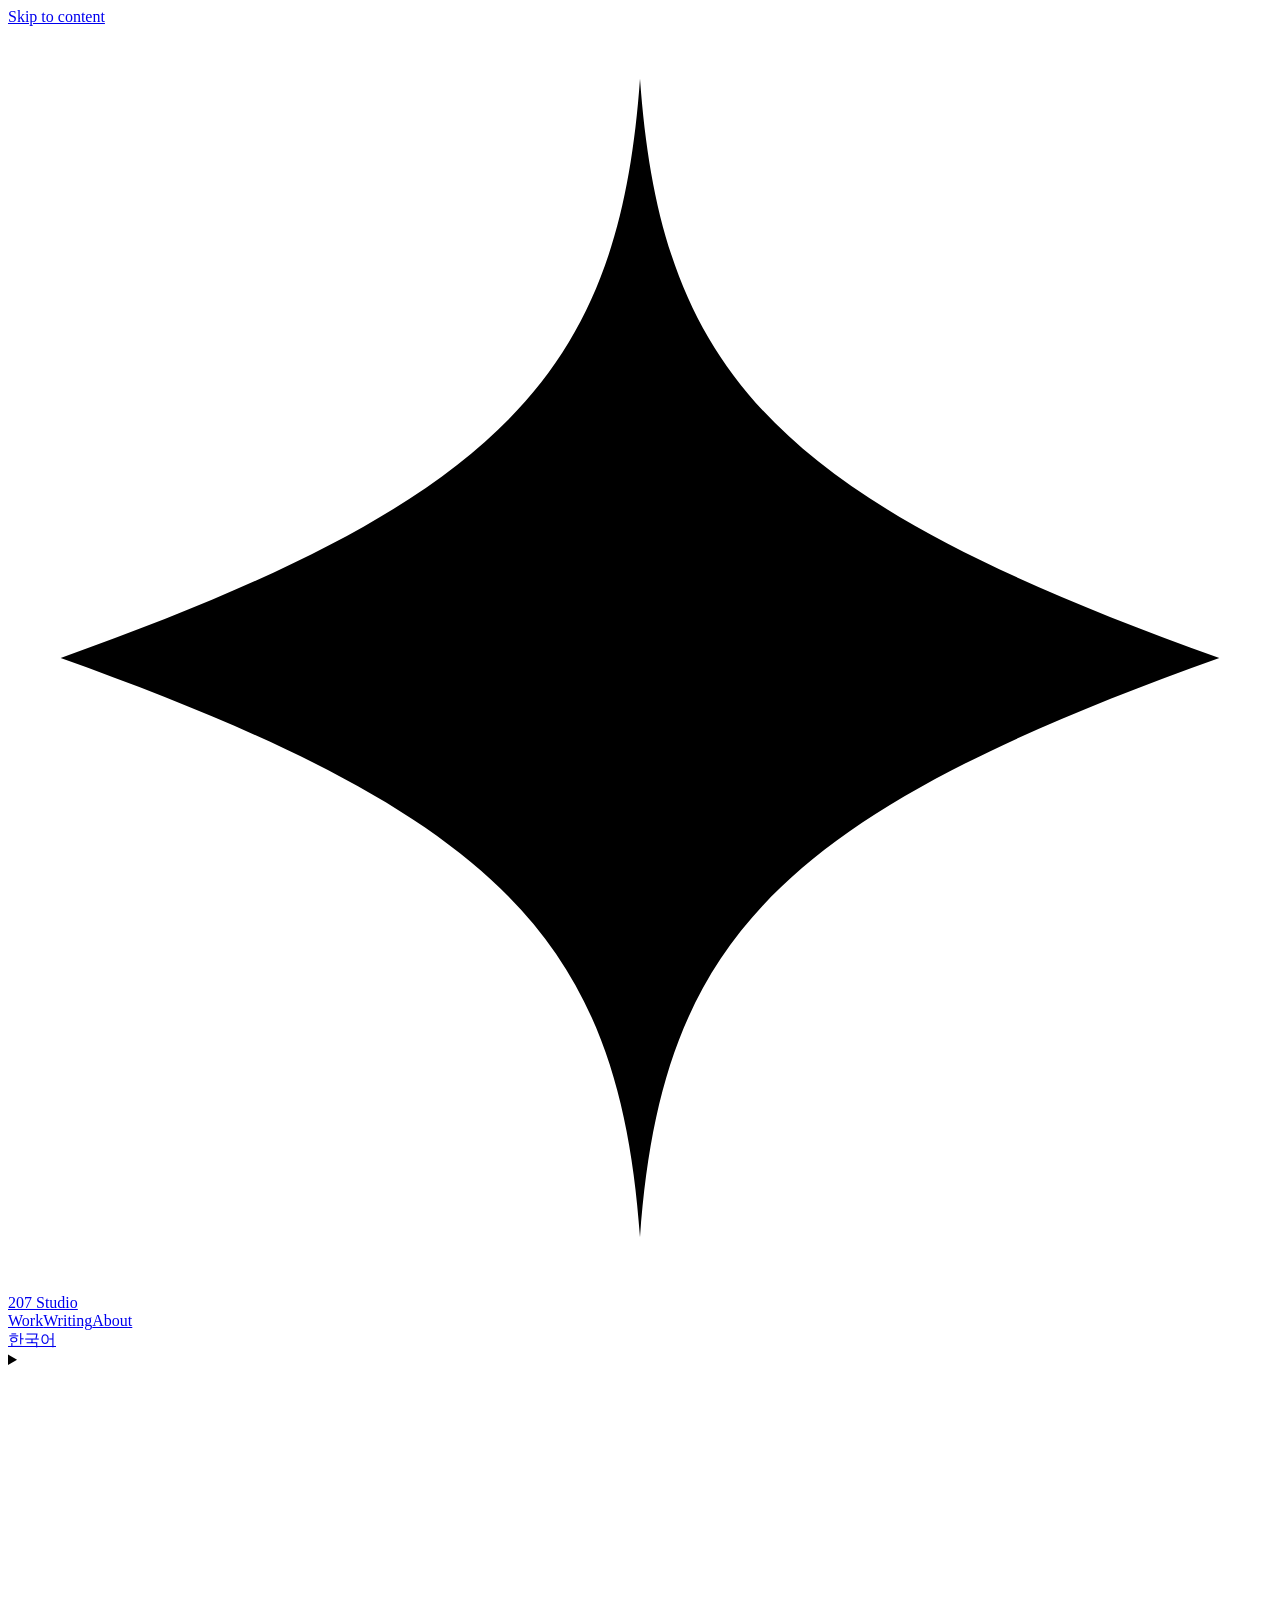
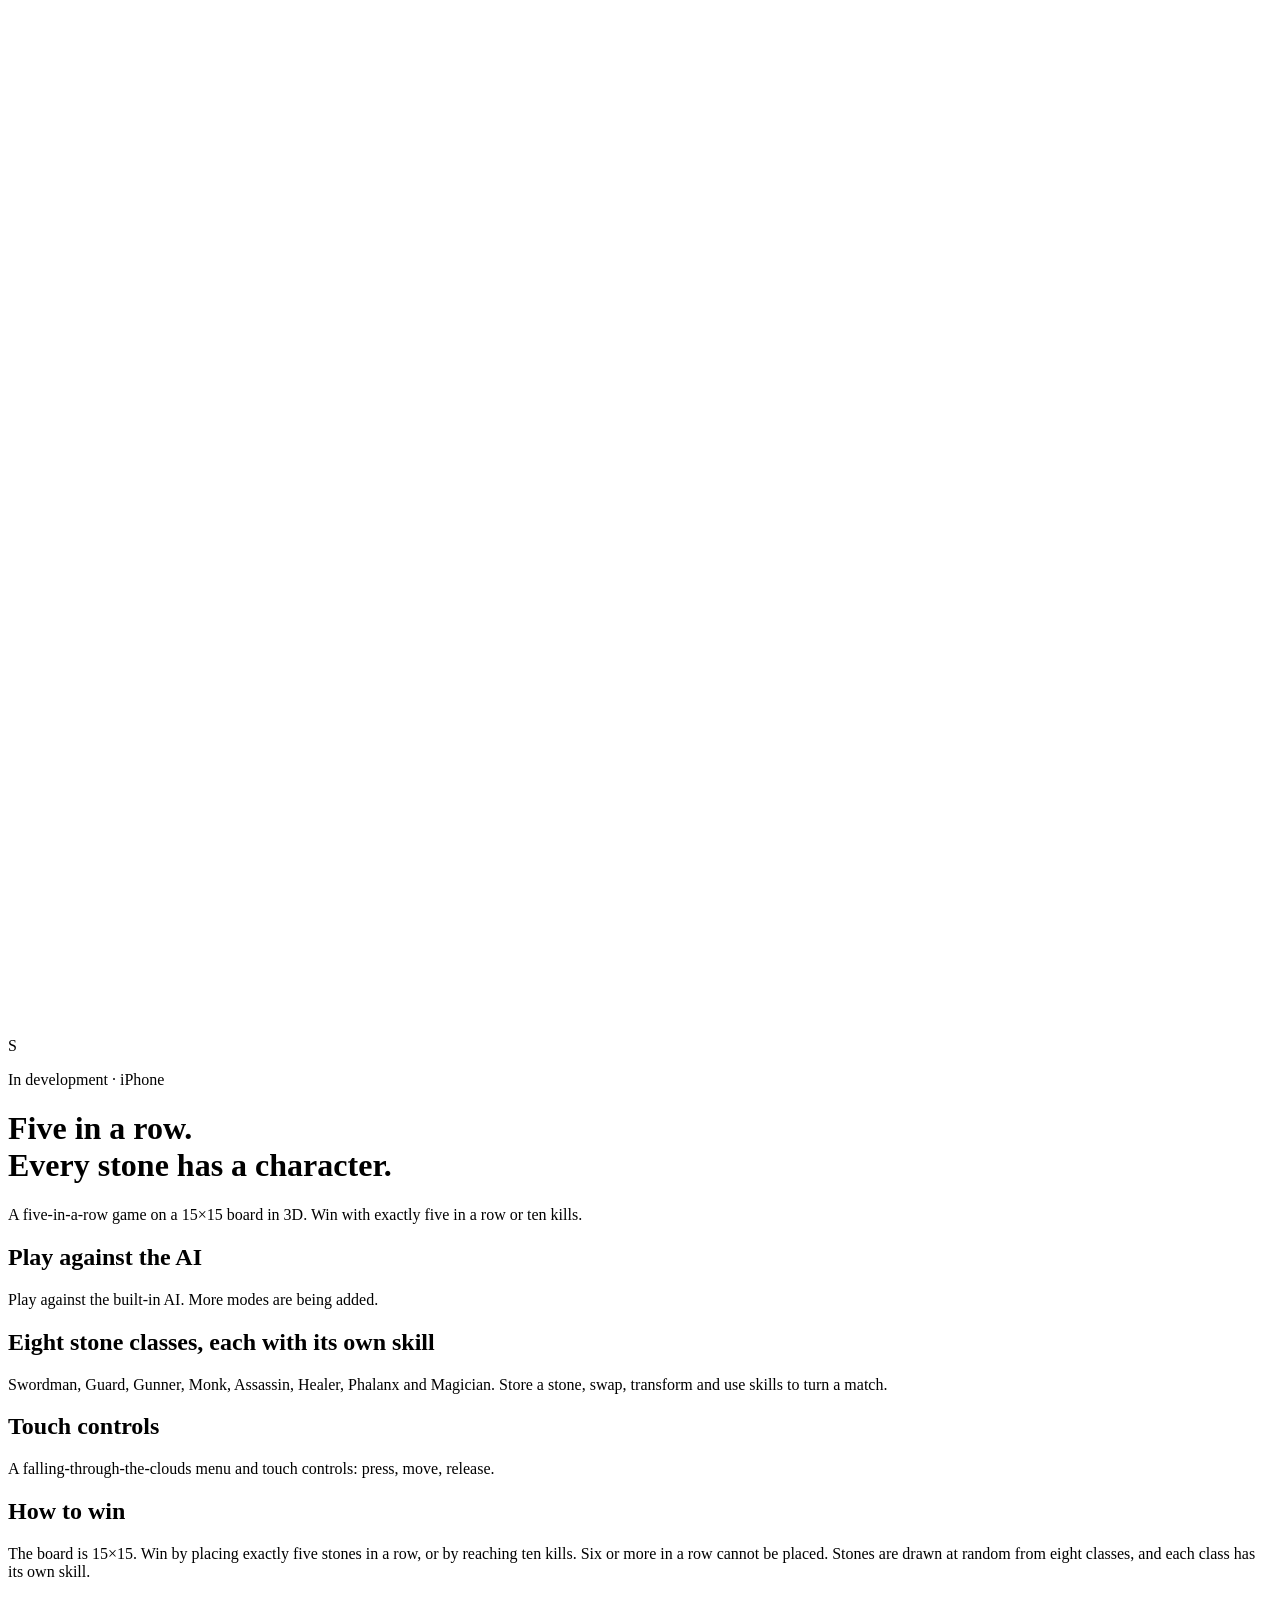
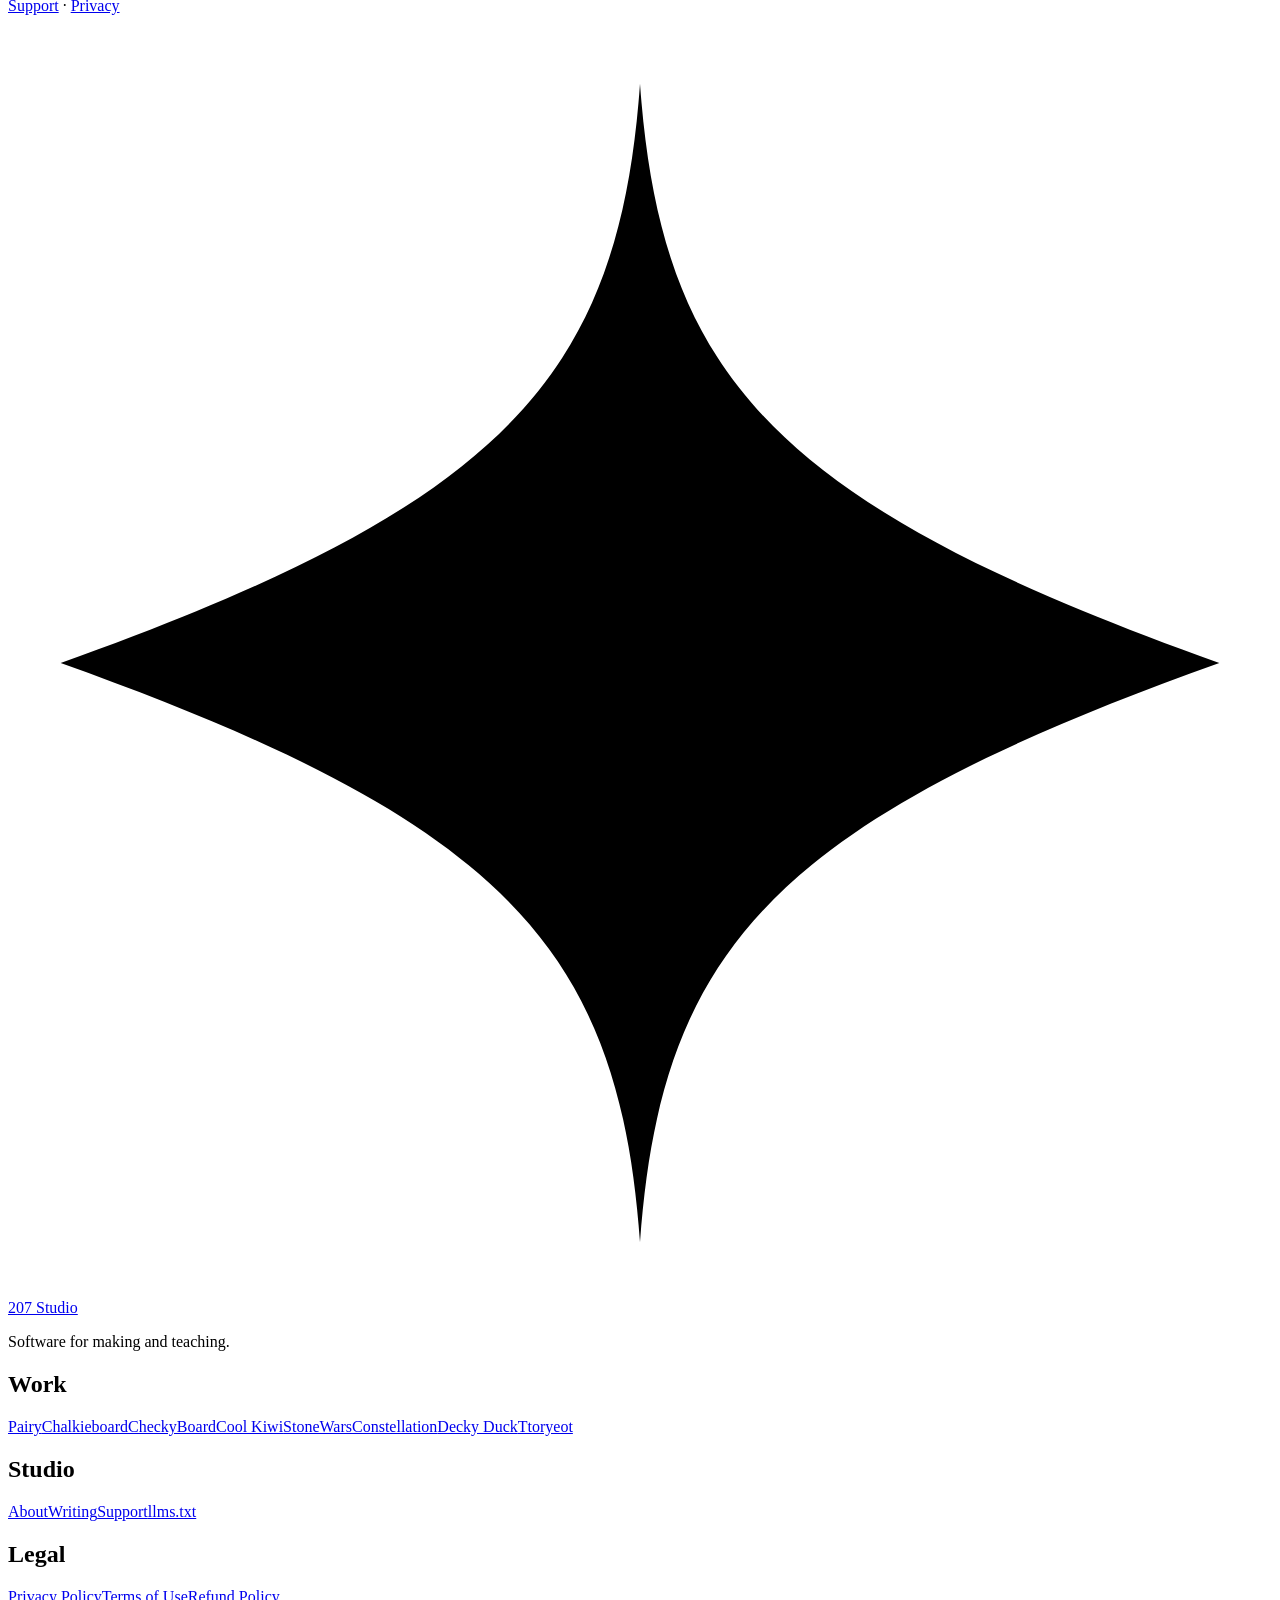
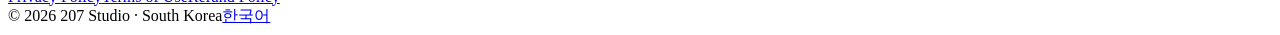
==== commit 50e2937c: "Footer: add the Constellation (별채) link to the studio Work list Regenerated with chrome-gen.py --ext" ====
--- a/index.html
+++ b/index.html
@@ -75,7 +75,7 @@
 <!-- chrome:foot:start -->
 <footer class="foot"><div class="wrap"><div class="foot-grid">
 <div class="foot-brand"><a href="/"><svg viewBox="0 0 24 24" aria-hidden="true" focusable="false"><path d="M12 1c.4 5.6 2.6 8 11 11-8.4 3-10.6 5.4-11 11-.4-5.6-2.6-8-11-11 8.4-3 10.6-5.4 11-11z"/></svg>207 Studio</a><p>Software for making and teaching.</p></div>
-<nav class="foot-work" aria-label="Work"><h2>Work</h2><a href="/pairy/">Pairy</a><a href="https://chalkieboard.207studio.dev/" target="_blank" rel="noopener">Chalkieboard</a><a href="/checkyboard/">CheckyBoard</a><a href="/cool-kiwi/">Cool Kiwi</a><a href="/stonewars/">StoneWars</a><a href="/dekiduck/">Decky Duck</a><a href="/ttoryeot/">Ttoryeot</a></nav>
+<nav class="foot-work" aria-label="Work"><h2>Work</h2><a href="/pairy/">Pairy</a><a href="https://chalkieboard.207studio.dev/" target="_blank" rel="noopener">Chalkieboard</a><a href="/checkyboard/">CheckyBoard</a><a href="/cool-kiwi/">Cool Kiwi</a><a href="/stonewars/">StoneWars</a><a href="/#workshop">Constellation</a><a href="/dekiduck/">Decky Duck</a><a href="/ttoryeot/">Ttoryeot</a></nav>
 <nav aria-label="Studio"><h2>Studio</h2><a href="/about/">About</a><a href="/blog/">Writing</a><a href="mailto:support@207studio.dev">Support</a><a href="/llms.txt">llms.txt</a></nav>
 <nav aria-label="Legal"><h2>Legal</h2><a href="/legal/privacy/">Privacy Policy</a><a href="/legal/terms/">Terms of Use</a><a href="/legal/refunds/">Refund Policy</a></nav>
 </div><div class="foot-bottom"><span>© 2026 207 Studio · South Korea</span><a href="/ko/" lang="ko" hreflang="ko">한국어</a></div></div></footer>
